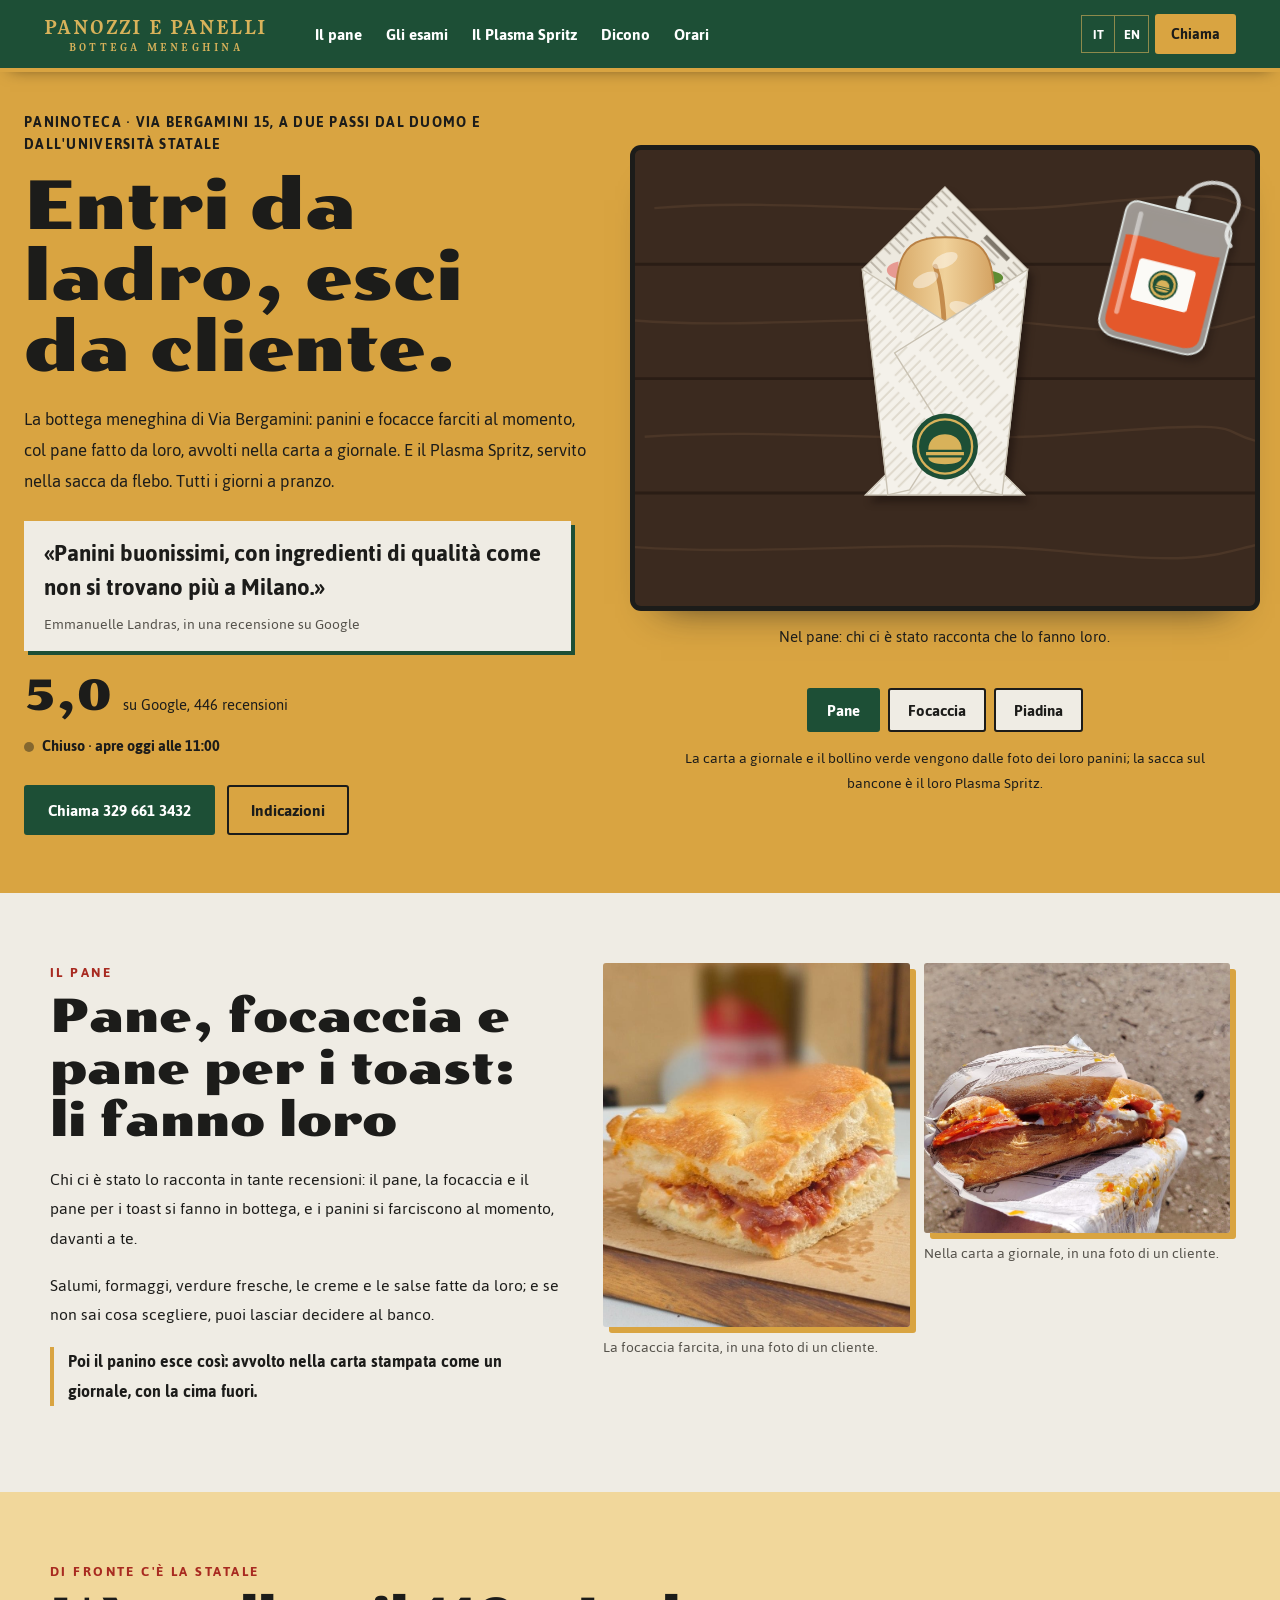
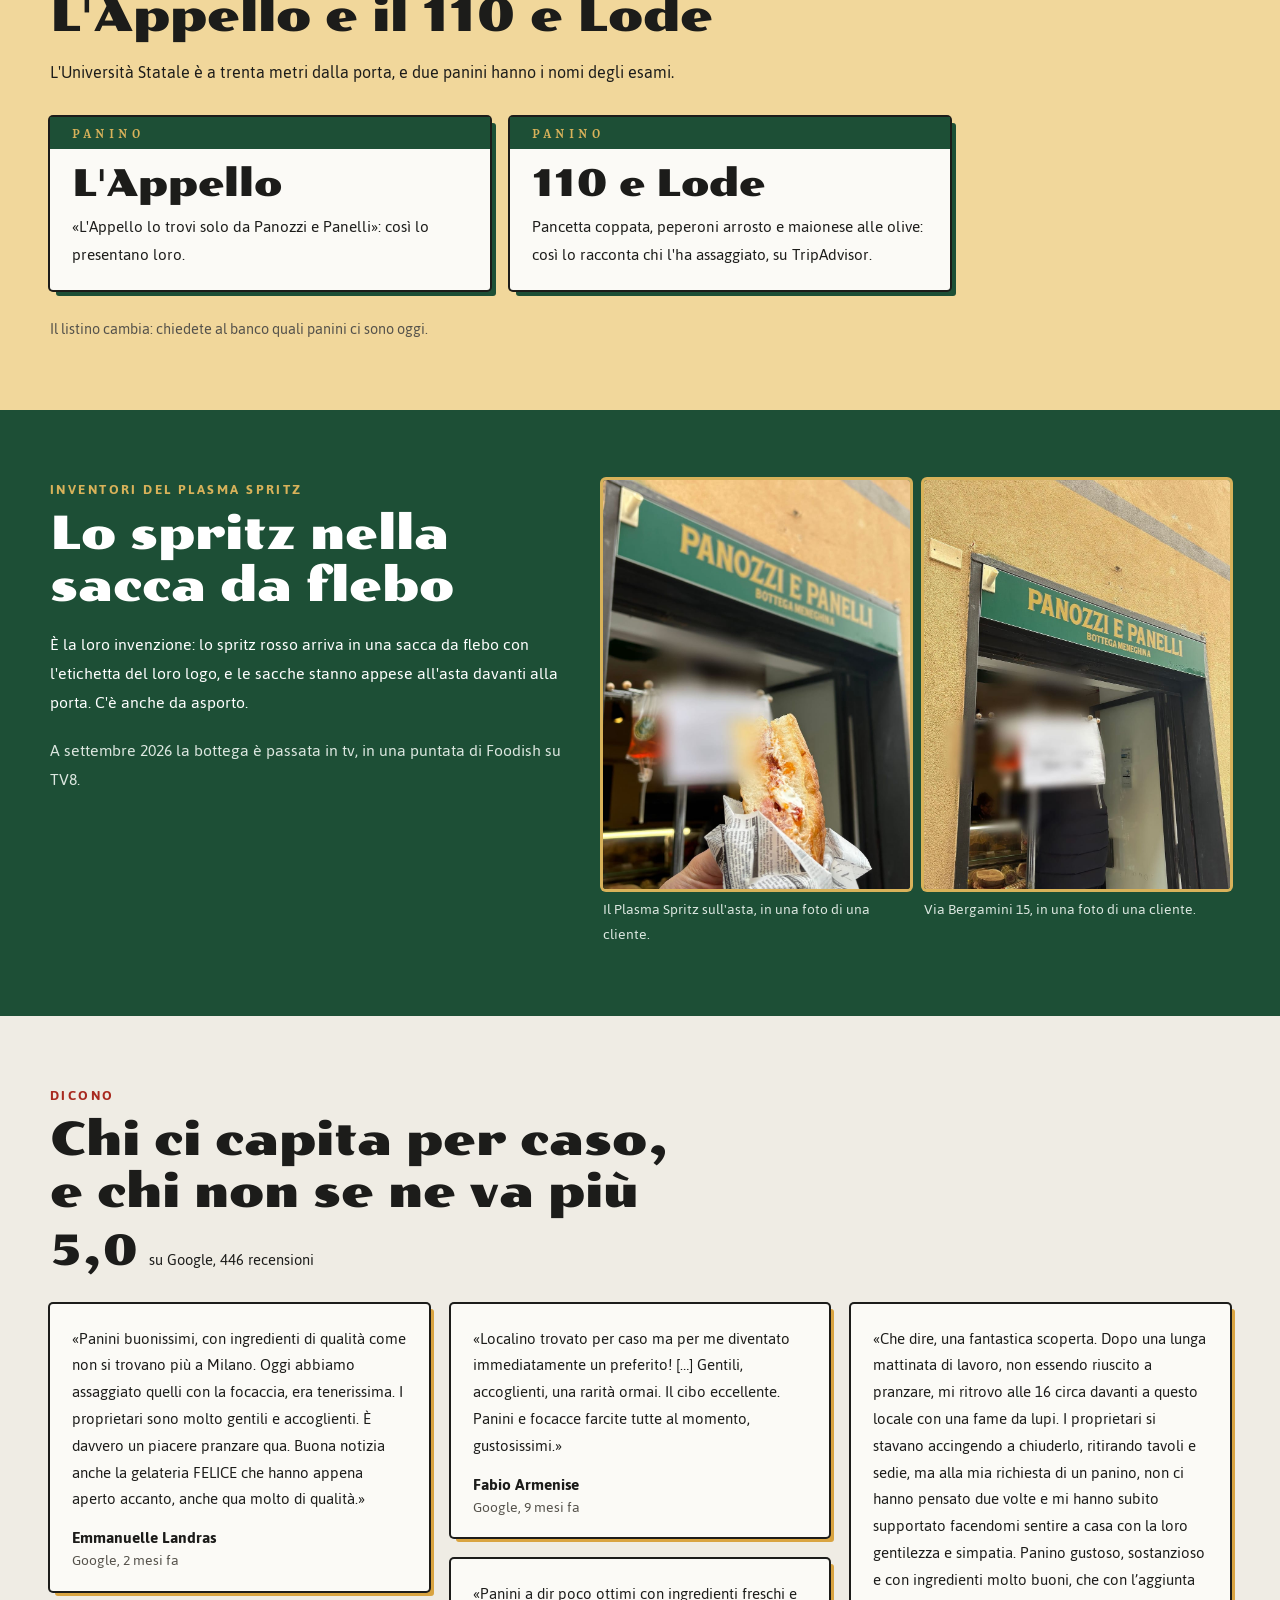
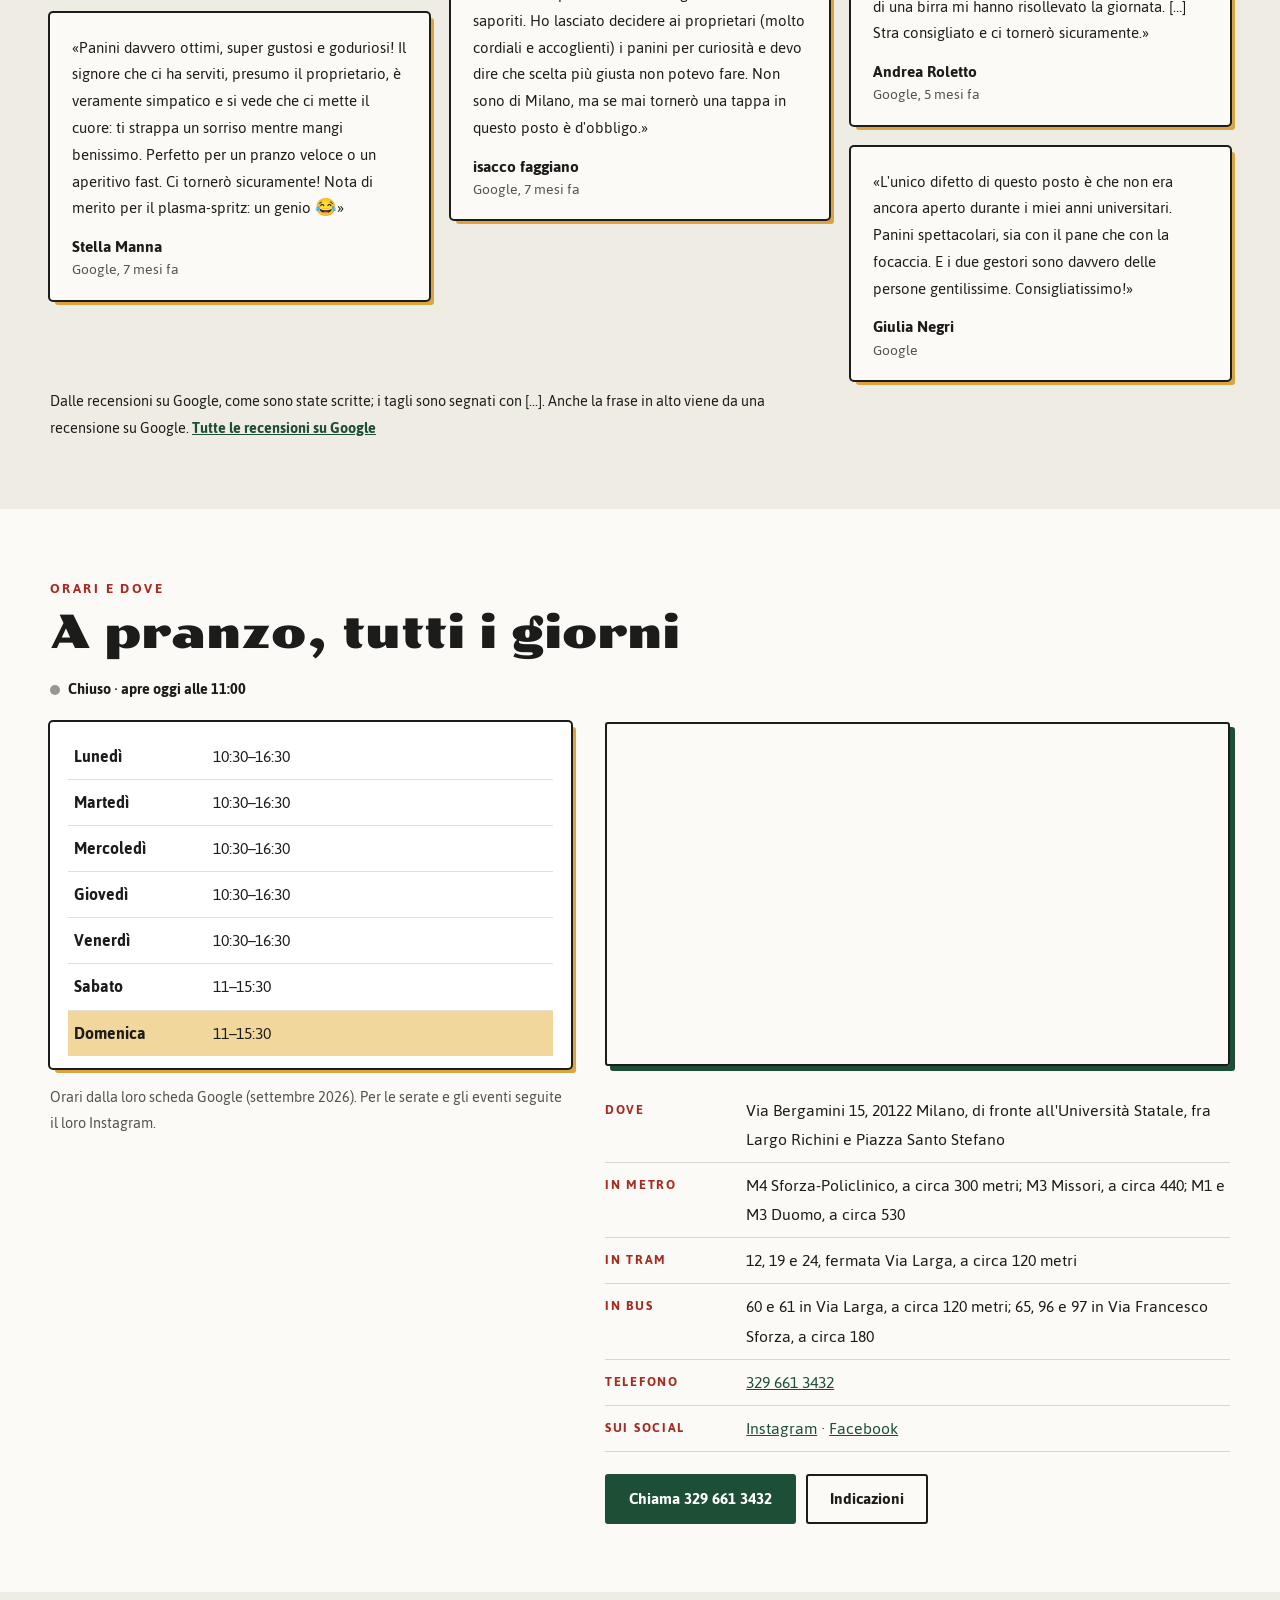
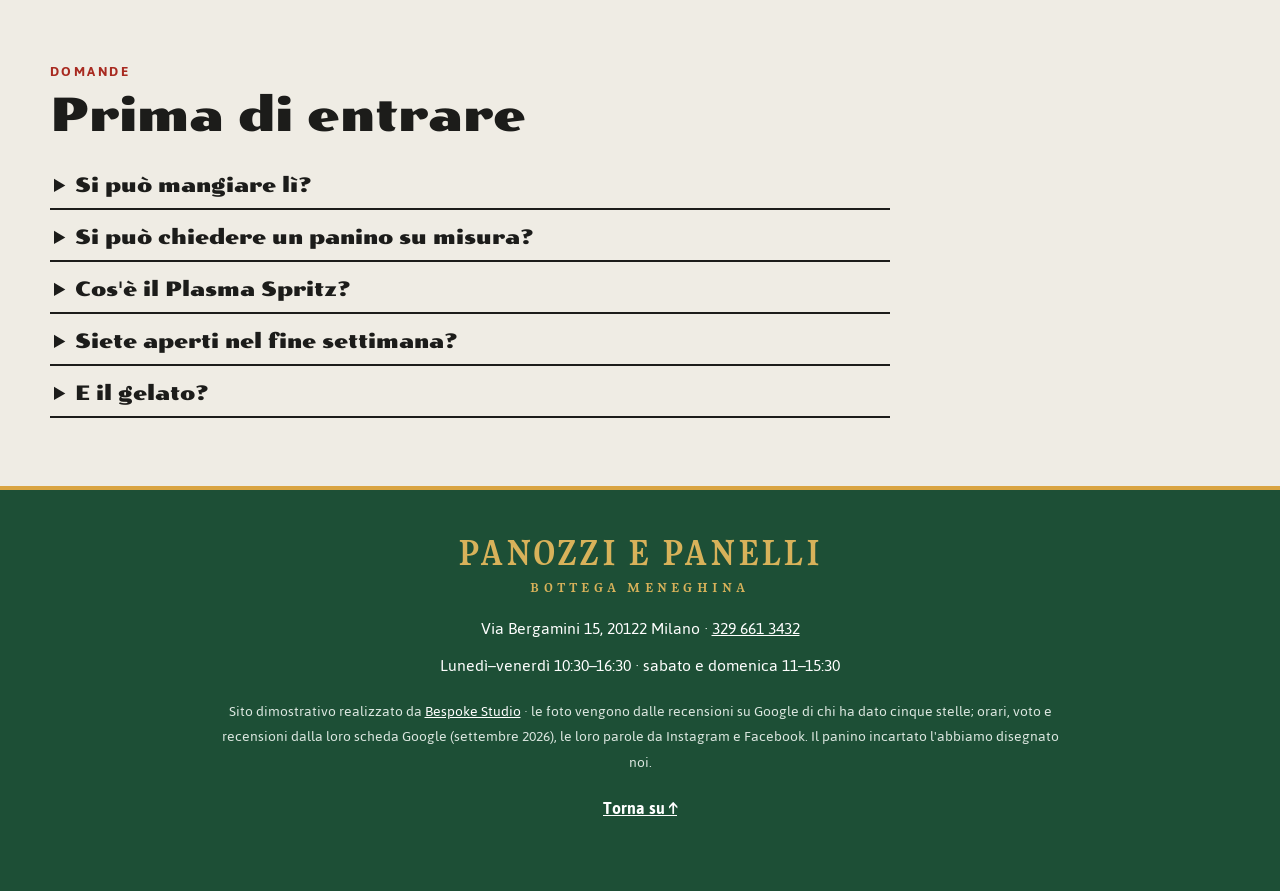
==== index.html @ 2da38bec "Panozzi e Panelli, Via Bergamini 15 — incartato al momento La bottega meneghina di fronte alla Stata" ====
<!DOCTYPE html>
<html lang="it" class="no-js">
<head>
<meta charset="utf-8">
<meta name="viewport" content="width=device-width, initial-scale=1">
<script>(function(){var r=document.documentElement;r.classList.remove('no-js');
/* la firma: finché main.js non parte c'è il foglio aperto sul bancone; se il codice non arriva, dopo 2,5 s c'è il panino incartato */
try{if(!matchMedia('(prefers-reduced-motion: reduce)').matches){r.classList.add('firma-attesa');window.__attesaIncarto=setTimeout(function(){r.classList.remove('firma-attesa')},2500)}}catch(e){}})()</script>
<title>Panozzi e Panelli — Bottega Meneghina, paninoteca in Via Bergamini 15, Milano</title>
<meta name="description" content="Panozzi e Panelli, Bottega Meneghina: paninoteca in Via Bergamini 15, Milano, di fronte all'Università Statale e a due passi dal Duomo. Panini e focacce farciti al momento, il Plasma Spritz. Lunedì–venerdì 10:30–16:30, sabato e domenica 11–15:30. Google 5,0 su 446. Tel. 329 661 3432.">
<link rel="canonical" href="https://rotenzark.github.io/panozzi-e-panelli/">
<meta property="og:type" content="website">
<meta property="og:title" content="Panozzi e Panelli — Entri da ladro, esci da cliente.">
<meta property="og:description" content="La bottega meneghina di Via Bergamini, di fronte alla Statale: panini e focacce farciti al momento, incartati nella carta a giornale, e il Plasma Spritz.">
<meta property="og:image" content="https://rotenzark.github.io/panozzi-e-panelli/img/og.jpg">
<meta property="og:url" content="https://rotenzark.github.io/panozzi-e-panelli/">
<meta property="og:locale" content="it_IT">
<meta name="twitter:card" content="summary_large_image">
<meta name="theme-color" content="#1D4F36">
<link rel="icon" href="img/favicon.svg" type="image/svg+xml">
<link rel="icon" href="img/favicon-32.png" sizes="32x32" type="image/png">
<link rel="apple-touch-icon" href="img/apple-touch-icon.png">
<link rel="preconnect" href="https://fonts.googleapis.com">
<link rel="preconnect" href="https://fonts.gstatic.com" crossorigin>
<link href="https://fonts.googleapis.com/css2?family=Poller+One&amp;family=Gupter:wght@500;700&amp;family=Jaldi:wght@400;700&amp;display=swap" rel="stylesheet">
<link rel="stylesheet" href="css/styles.css?v=1">
<script src="https://cdn.jsdelivr.net/npm/gsap@3.12.5/dist/gsap.min.js" defer></script>
<script src="https://cdn.jsdelivr.net/npm/gsap@3.12.5/dist/ScrollTrigger.min.js" defer></script>
<script src="js/main.js?v=1" defer></script>
<script type="application/ld+json">
{"@context":"https://schema.org","@type":"Restaurant","name":"Panozzi e Panelli Bottega Meneghina","servesCuisine":"Panini","description":"Paninoteca in Via Bergamini 15 a Milano, di fronte all'Università Statale: panini e focacce farciti al momento, il Plasma Spritz.","url":"https://rotenzark.github.io/panozzi-e-panelli/","image":"https://rotenzark.github.io/panozzi-e-panelli/img/og.jpg","telephone":"+39 329 661 3432","address":{"@type":"PostalAddress","streetAddress":"Via Bergamini 15","postalCode":"20122","addressLocality":"Milano","addressRegion":"MI","addressCountry":"IT"},"geo":{"@type":"GeoCoordinates","latitude":45.461367,"longitude":9.1944156},"openingHoursSpecification":[{"@type":"OpeningHoursSpecification","dayOfWeek":["Monday","Tuesday","Wednesday","Thursday","Friday"],"opens":"10:30","closes":"16:30"},{"@type":"OpeningHoursSpecification","dayOfWeek":["Saturday","Sunday"],"opens":"11:00","closes":"15:30"}],"aggregateRating":{"@type":"AggregateRating","ratingValue":"5.0","reviewCount":"446","bestRating":"5"},"sameAs":["https://www.instagram.com/panozziepanelli/","https://www.facebook.com/p/Panozzi-e-Panelli-61573706621864/"]}
</script>
<script type="application/ld+json">
{"@context":"https://schema.org","@type":"FAQPage","mainEntity":[
{"@type":"Question","name":"Si può mangiare lì?","acceptedAnswer":{"@type":"Answer","text":"Sì, ma i posti sono pochi: qualche tavolino fuori e uno dentro. Tanti prendono il panino incartato e lo portano via."}},
{"@type":"Question","name":"Si può chiedere un panino su misura?","acceptedAnswer":{"@type":"Answer","text":"Chi ci è stato racconta che i panini si possono cambiare, che c'è un'opzione vegana e che si può anche lasciar decidere a loro."}},
{"@type":"Question","name":"Cos'è il Plasma Spritz?","acceptedAnswer":{"@type":"Answer","text":"Lo spritz servito nella sacca da flebo con l'etichetta del loro logo: l'hanno inventato loro. C'è anche da asporto."}},
{"@type":"Question","name":"Siete aperti nel fine settimana?","acceptedAnswer":{"@type":"Answer","text":"Sì: sabato e domenica dalle 11 alle 15:30; dal lunedì al venerdì dalle 10:30 alle 16:30."}},
{"@type":"Question","name":"E il gelato?","acceptedAnswer":{"@type":"Answer","text":"Accanto, allo stesso civico, da luglio 2026 c'è la loro gelateria Felice: l'hanno annunciata come «Felice Gelateria by Panozzi»."}}
]}
</script>
</head>
<body>

<a class="salta" href="#contenuto" data-i18n="m.salta">Vai al contenuto</a>

<header class="testata" id="testata">
  <div class="testata__dentro">
    <a class="marchio" href="#inizio" aria-label="Panozzi e Panelli: torna all'inizio" data-i18n-aria="m.top">
      <span class="marchio__nome" aria-hidden="true">Panozzi e Panelli</span>
      <span class="marchio__sotto" aria-hidden="true">Bottega Meneghina</span>
    </a>
    <nav id="mainNav" class="voci" aria-label="Le sezioni" data-i18n-aria="m.nav">
      <a href="#pane" data-i18n="n.pane">Il pane</a>
      <a href="#esami" data-i18n="n.esami">Gli esami</a>
      <a href="#plasma" data-i18n="n.plasma">Il Plasma Spritz</a>
      <a href="#dicono" data-i18n="n.dicono">Dicono</a>
      <a href="#orari" data-i18n="n.orari">Orari</a>
    </nav>
    <div class="testata__azioni">
      <div class="lingue" role="group" aria-label="Lingua" data-i18n-aria="m.lingua">
        <button type="button" data-lang="it" aria-pressed="true">IT</button>
        <button type="button" data-lang="en" aria-pressed="false">EN</button>
      </div>
      <a class="chiama" href="tel:+393296613432"><span data-i18n="t.chiama">Chiama</span></a>
      <button id="burger" class="burger" type="button" aria-expanded="false" aria-controls="menuMobile" aria-label="Apri il menu" data-i18n-aria="m.menu"><span></span><span></span><span></span></button>
    </div>
  </div>
</header>

<nav id="menuMobile" class="menu-mobile" hidden aria-label="Le sezioni" data-i18n-aria="m.nav">
  <a href="#pane" data-i18n="n.pane">Il pane</a>
  <a href="#esami" data-i18n="n.esami">Gli esami</a>
  <a href="#plasma" data-i18n="n.plasma">Il Plasma Spritz</a>
  <a href="#dicono" data-i18n="n.dicono">Dicono</a>
  <a href="#orari" data-i18n="n.orari">Orari</a>
  <a href="#domande" data-i18n="n.domande">Domande</a>
  <a class="menu-mobile__tel" href="tel:+393296613432"><span data-i18n="t.chiama">Chiama</span> <span class="intero">329 661 3432</span></a>
</nav>

<main id="contenuto">

  <!-- ══════ L'APERTURA ══════ -->
  <section id="inizio" class="apertura" aria-labelledby="titolo">
    <div class="apertura__testo">
      <p class="apertura__sopra" data-i18n="h.sopra">Paninoteca · Via Bergamini 15, a due passi dal Duomo e dall'Università Statale</p>
      <h1 id="titolo" class="apertura__titolo" data-i18n="h.titolo">Entri da ladro, esci da cliente.</h1>
      <p class="apertura__frase" data-i18n="h.testo">La bottega meneghina di Via Bergamini: panini e focacce farciti al momento, col pane fatto da loro, avvolti nella carta a giornale. E il Plasma Spritz, servito nella sacca da flebo. Tutti i giorni a pranzo.</p>
      <blockquote class="citazione">
        <p>«Panini buonissimi, con ingredienti di qualità come non si trovano più a Milano.»</p>
        <footer data-i18n="h.chi">Emmanuelle Landras, in una recensione su Google</footer>
      </blockquote>
      <p class="voto"><b class="voto__n">5,0</b> <span class="voto__su" data-i18n="h.google">su Google, 446 recensioni</span></p>
      <p class="stato" id="orarioStato">Tutti i giorni a pranzo</p>
      <div class="apertura__azioni">
        <a class="bottone bottone--pieno" href="tel:+393296613432"><span data-i18n="t.chiama">Chiama</span>&nbsp;<span class="intero">329 661 3432</span></a>
        <a class="bottone bottone--vuoto" href="https://www.google.com/maps/dir/?api=1&amp;destination=Panozzi+e+Panelli+Bottega+Meneghina%2C+Via+Bergamini+15%2C+20122+Milano" target="_blank" rel="noopener" data-i18n="t.indicazioni">Indicazioni</a>
      </div>
    </div>
    <div class="apertura__firma">
      <figure class="incartato" id="incartato-firma" data-modo="0" data-firma="fatta">
<!--INCARTO--><svg class="incarto__svg" id="incartoSvg" viewBox="0 0 640 470" role="img" aria-labelledby="incartoTitolo incartoDesc">
        <title id="incartoTitolo" data-i18n="p.titolo">Incartato al momento</title>
        <desc id="incartoDesc" data-i18n="p.desc">Visto dall'alto sul bancone di legno: il foglio di carta stampata come un giornale, arriva il panino, poi il foglio si chiude — la punta di sotto sale, il lembo di sinistra e quello di destra si ripiegano — e resta fuori la cima; per ultimo il bollino verde col panino d'oro. Tre modi: nel pane, nella focaccia, nella piadina.</desc>
        <defs>
          <pattern id="ppbGiornale" width="120" height="96" patternUnits="userSpaceOnUse" patternTransform="rotate(45 320 238)"><rect width="120" height="96" fill="#EDE9DF"/><rect x="4" y="5" width="34" height="5" fill="#7E776B"/><rect x="4" y="12.6" width="26" height="1.8" fill="#B7B0A3"/><rect x="4" y="20.2" width="28" height="1.8" fill="#B7B0A3"/><rect x="4" y="27.8" width="30" height="1.8" fill="#B7B0A3"/><rect x="4" y="35.4" width="32" height="1.8" fill="#B7B0A3"/><rect x="4" y="43" width="25" height="1.8" fill="#B7B0A3"/><rect x="4" y="50.6" width="27" height="1.8" fill="#B7B0A3"/><rect x="4" y="58.2" width="29" height="1.8" fill="#B7B0A3"/><rect x="4" y="65.8" width="31" height="1.8" fill="#B7B0A3"/><rect x="4" y="73.4" width="33" height="1.8" fill="#B7B0A3"/><rect x="4" y="81" width="26" height="1.8" fill="#B7B0A3"/><rect x="4" y="88.6" width="28" height="1.8" fill="#B7B0A3"/><rect x="43" y="5" width="30" height="1.8" fill="#B7B0A3"/><rect x="43" y="12.6" width="32" height="1.8" fill="#B7B0A3"/><rect x="43" y="20.2" width="25" height="1.8" fill="#B7B0A3"/><rect x="43" y="27.8" width="27" height="1.8" fill="#B7B0A3"/><rect x="43" y="35.4" width="29" height="1.8" fill="#B7B0A3"/><rect x="43" y="43" width="31" height="1.8" fill="#B7B0A3"/><rect x="43" y="50.6" width="33" height="1.8" fill="#B7B0A3"/><rect x="43" y="58.2" width="26" height="1.8" fill="#B7B0A3"/><rect x="43" y="65.8" width="28" height="1.8" fill="#B7B0A3"/><rect x="43" y="73.4" width="30" height="1.8" fill="#B7B0A3"/><rect x="43" y="81" width="32" height="1.8" fill="#B7B0A3"/><rect x="43" y="88.6" width="25" height="1.8" fill="#B7B0A3"/><rect x="82" y="5" width="27" height="1.8" fill="#B7B0A3"/><rect x="82" y="12.6" width="29" height="1.8" fill="#B7B0A3"/><rect x="82" y="20.2" width="31" height="1.8" fill="#B7B0A3"/><rect x="82" y="27.8" width="33" height="1.8" fill="#B7B0A3"/><rect x="82" y="35.4" width="26" height="1.8" fill="#B7B0A3"/><rect x="82" y="43" width="28" height="1.8" fill="#B7B0A3"/><rect x="82" y="50.6" width="30" height="1.8" fill="#B7B0A3"/><rect x="82" y="58.2" width="34" height="5" fill="#7E776B"/><rect x="82" y="65.8" width="25" height="1.8" fill="#B7B0A3"/><rect x="82" y="73.4" width="27" height="1.8" fill="#B7B0A3"/><rect x="82" y="81" width="29" height="1.8" fill="#B7B0A3"/><rect x="82" y="88.6" width="31" height="1.8" fill="#B7B0A3"/></pattern>
          <pattern id="ppbRetro" width="120" height="96" patternUnits="userSpaceOnUse" patternTransform="rotate(-45 320 238) scale(-1 1)"><rect width="120" height="96" fill="#F4F1EA"/><rect x="4" y="5" width="33" height="1.8" fill="#DDD7CA"/><rect x="4" y="12.6" width="26" height="1.8" fill="#DDD7CA"/><rect x="4" y="20.2" width="28" height="1.8" fill="#DDD7CA"/><rect x="4" y="27.8" width="30" height="1.8" fill="#DDD7CA"/><rect x="4" y="35.4" width="32" height="1.8" fill="#DDD7CA"/><rect x="4" y="43" width="25" height="1.8" fill="#DDD7CA"/><rect x="4" y="50.6" width="27" height="1.8" fill="#DDD7CA"/><rect x="4" y="58.2" width="29" height="1.8" fill="#DDD7CA"/><rect x="4" y="65.8" width="31" height="1.8" fill="#DDD7CA"/><rect x="4" y="73.4" width="33" height="1.8" fill="#DDD7CA"/><rect x="4" y="81" width="26" height="1.8" fill="#DDD7CA"/><rect x="4" y="88.6" width="28" height="1.8" fill="#DDD7CA"/><rect x="43" y="5" width="30" height="1.8" fill="#DDD7CA"/><rect x="43" y="12.6" width="32" height="1.8" fill="#DDD7CA"/><rect x="43" y="20.2" width="25" height="1.8" fill="#DDD7CA"/><rect x="43" y="27.8" width="27" height="1.8" fill="#DDD7CA"/><rect x="43" y="35.4" width="29" height="1.8" fill="#DDD7CA"/><rect x="43" y="43" width="31" height="1.8" fill="#DDD7CA"/><rect x="43" y="50.6" width="33" height="1.8" fill="#DDD7CA"/><rect x="43" y="58.2" width="26" height="1.8" fill="#DDD7CA"/><rect x="43" y="65.8" width="28" height="1.8" fill="#DDD7CA"/><rect x="43" y="73.4" width="30" height="1.8" fill="#DDD7CA"/><rect x="43" y="81" width="32" height="1.8" fill="#DDD7CA"/><rect x="43" y="88.6" width="25" height="1.8" fill="#DDD7CA"/><rect x="82" y="5" width="27" height="1.8" fill="#DDD7CA"/><rect x="82" y="12.6" width="29" height="1.8" fill="#DDD7CA"/><rect x="82" y="20.2" width="31" height="1.8" fill="#DDD7CA"/><rect x="82" y="27.8" width="33" height="1.8" fill="#DDD7CA"/><rect x="82" y="35.4" width="26" height="1.8" fill="#DDD7CA"/><rect x="82" y="43" width="28" height="1.8" fill="#DDD7CA"/><rect x="82" y="50.6" width="30" height="1.8" fill="#DDD7CA"/><rect x="82" y="58.2" width="32" height="1.8" fill="#DDD7CA"/><rect x="82" y="65.8" width="25" height="1.8" fill="#DDD7CA"/><rect x="82" y="73.4" width="27" height="1.8" fill="#DDD7CA"/><rect x="82" y="81" width="29" height="1.8" fill="#DDD7CA"/><rect x="82" y="88.6" width="31" height="1.8" fill="#DDD7CA"/></pattern>
          <linearGradient id="ppbCrosta" x1="0" x2="1" y1="0" y2="0"><stop offset="0" stop-color="#D7A866"/><stop offset=".5" stop-color="#F0D19A"/><stop offset="1" stop-color="#D3A160"/></linearGradient>
          <linearGradient id="ppbFocaccia" x1="0" x2="1" y1="0" y2="1"><stop offset="0" stop-color="#F2C46A"/><stop offset="1" stop-color="#DDA048"/></linearGradient>
        </defs>
        <rect class="bancone" x="0" y="0" width="640" height="470"/>
        <path class="bancone__assi" d="M0 118 H640 M0 236 H640 M0 354 H640"/>
        <path class="bancone__venature" d="M20 60 C160 48 300 72 460 56 S600 50 640 62 M0 176 C120 186 280 166 420 180 S580 190 640 172 M10 296 C160 286 300 306 470 292 S600 290 640 300 M0 410 C140 420 300 400 440 414 S590 420 640 408"/>
        <g class="flebo" aria-hidden="true" transform="translate(548 128) rotate(14)">
          <path class="flebo__tubo" d="M0 -78 C4 -104 40 -112 52 -96 C66 -78 38 -60 58 -44"/>
          <rect class="flebo__attacco" x="-7" y="-82" width="14" height="14" rx="3"/>
          <path class="flebo__sacca" d="M-44 -66 H44 C52 -66 56 -60 56 -52 V58 C56 70 46 76 34 76 H-34 C-46 76 -56 70 -56 58 V-52 C-56 -60 -52 -66 -44 -66 Z"/>
          <path class="flebo__spritz" d="M-50 -30 C-20 -36 20 -24 50 -30 V56 C50 66 42 70 32 70 H-32 C-42 70 -50 66 -50 56 Z"/>
          <path class="flebo__luce" d="M-40 -54 V50"/>
          <rect class="flebo__etichetta" x="-30" y="-10" width="60" height="44" rx="4"/>
          <circle class="bollino__fondo" cx="0" cy="12" r="15"/><circle class="bollino__anello" cx="0" cy="12" r="12" stroke-width="1.4"/>
          <path class="bollino__panino" transform="translate(0 12) scale(.45)" d="M-15 3 C-15 -7 -7 -11 0 -11 C7 -11 15 -7 15 3 Z M-17 5 H17 V8 H-17 Z M-15 10 H15 C15 14 9 16 0 16 C-9 16 -15 14 -15 10 Z"/>
        </g>
        <g class="servito" transform="translate(0 0)">
          <path class="foglio" d="M320 38 L405.35 123.35 L378.99 356 L261.01 356 L234.65 123.35 Z"/>
          <g transform="translate(320 214)"><g class="panino gusto" data-m="0" opacity="1" transform="scale(1)"><path d="M-48 -99 C-64 -95.94 -64 -84.06 -48 -81 Z" fill="#E79A92"/><path d="M48 -89 C64 -86.62 64 -77.38 48 -75 Z" fill="#5E8C33"/><path d="M48 -69 C64 -65.94 64 -54.06 48 -51 Z" fill="#5E8C33"/><path d="M-48 -59 C-64 -56.62 -64 -47.38 -48 -45 Z" fill="#F4EDDC"/><path d="M-48 -39 C-64 -35.94 -64 -24.06 -48 -21 Z" fill="#F4EDDC"/><path d="M48 -29 C64 -26.62 64 -17.38 48 -15 Z" fill="#E79A92"/><path d="M48 -9 C64 -5.94 64 5.94 48 9 Z" fill="#E79A92"/><path d="M-48 1 C-64 3.38 -64 12.62 -48 15 Z" fill="#5E8C33"/><path d="M-48 21 C-64 24.06 -64 35.94 -48 39 Z" fill="#5E8C33"/><path d="M48 31 C64 33.38 64 42.62 48 45 Z" fill="#F4EDDC"/><path d="M48 51 C64 54.06 64 65.94 48 69 Z" fill="#F4EDDC"/><path d="M-48 61 C-64 63.38 -64 72.62 -48 75 Z" fill="#E79A92"/><path d="M-48 81 C-64 84.06 -64 95.94 -48 99 Z" fill="#E79A92"/><path d="M48 91 C64 93.38 64 102.62 48 105 Z" fill="#5E8C33"/><path d="M0 -124 C54.08 -124 52 -94.24 52 0 C52 94.24 54.08 124 0 124 C-54.08 124 -52 94.24 -52 0 C-52 -94.24 -54.08 -124 0 -124 Z" fill="url(#ppbCrosta)" stroke="#B98144" stroke-width="2"/><path d="M-10 -94 C8 -40 -8 40 10 94" stroke="#C48C4C" stroke-width="5" fill="none" stroke-linecap="round"/><ellipse cx="-20" cy="-80" rx="14" ry="7" fill="#FFFFFF" opacity=".45" transform="rotate(-25 -20 -80)"/><ellipse cx="18" cy="-50" rx="14" ry="7" fill="#FFFFFF" opacity=".45" transform="rotate(20 18 -50)"/><ellipse cx="-14" cy="-8" rx="14" ry="7" fill="#FFFFFF" opacity=".45" transform="rotate(-25 -14 -8)"/><ellipse cx="22" cy="30" rx="14" ry="7" fill="#FFFFFF" opacity=".45" transform="rotate(20 22 30)"/><ellipse cx="-18" cy="72" rx="14" ry="7" fill="#FFFFFF" opacity=".45" transform="rotate(-25 -18 72)"/><ellipse cx="12" cy="96" rx="14" ry="7" fill="#FFFFFF" opacity=".45" transform="rotate(20 12 96)"/><ellipse cx="0" cy="-100" rx="14" ry="7" fill="#FFFFFF" opacity=".45" transform="rotate(-25 0 -100)"/></g></g>
          <g transform="translate(320 214)"><g class="panino gusto" data-m="1" opacity="1" transform="scale(1)"><path d="M-52 -93 C-68 -89.94 -68 -78.06 -52 -75 Z" fill="#C8563E"/><path d="M52 -83 C68 -80.62 68 -71.38 52 -69 Z" fill="#EFE3C8"/><path d="M52 -65 C68 -61.94 68 -50.06 52 -47 Z" fill="#EFE3C8"/><path d="M-52 -55 C-68 -52.62 -68 -43.38 -52 -41 Z" fill="#C8563E"/><path d="M-52 -37 C-68 -33.94 -68 -22.06 -52 -19 Z" fill="#C8563E"/><path d="M52 -27 C68 -24.62 68 -15.38 52 -13 Z" fill="#C8563E"/><path d="M52 -9 C68 -5.94 68 5.94 52 9 Z" fill="#C8563E"/><path d="M-52 1 C-68 3.38 -68 12.62 -52 15 Z" fill="#EFE3C8"/><path d="M-52 19 C-68 22.06 -68 33.94 -52 37 Z" fill="#EFE3C8"/><path d="M52 29 C68 31.38 68 40.62 52 43 Z" fill="#C8563E"/><path d="M52 47 C68 50.06 68 61.94 52 65 Z" fill="#C8563E"/><path d="M-52 57 C-68 59.38 -68 68.62 -52 71 Z" fill="#C8563E"/><path d="M-52 75 C-68 78.06 -68 89.94 -52 93 Z" fill="#C8563E"/><path d="M52 85 C68 87.38 68 96.62 52 99 Z" fill="#EFE3C8"/><rect x="-56" y="-118" width="112" height="236" rx="18" fill="url(#ppbFocaccia)" stroke="#B5782E" stroke-width="2"/><ellipse cx="-34" cy="-96" rx="6" ry="5" fill="#C98A34" opacity=".75"/><ellipse cx="-35.5" cy="-97.5" rx="2.4" ry="2" fill="#FFF3C8" opacity=".6"/><ellipse cx="0" cy="-96" rx="6" ry="5" fill="#C98A34" opacity=".75"/><ellipse cx="-1.5" cy="-97.5" rx="2.4" ry="2" fill="#FFF3C8" opacity=".6"/><ellipse cx="34" cy="-96" rx="6" ry="5" fill="#C98A34" opacity=".75"/><ellipse cx="32.5" cy="-97.5" rx="2.4" ry="2" fill="#FFF3C8" opacity=".6"/><ellipse cx="-24" cy="-64" rx="6" ry="5" fill="#C98A34" opacity=".75"/><ellipse cx="-25.5" cy="-65.5" rx="2.4" ry="2" fill="#FFF3C8" opacity=".6"/><ellipse cx="10" cy="-64" rx="6" ry="5" fill="#C98A34" opacity=".75"/><ellipse cx="8.5" cy="-65.5" rx="2.4" ry="2" fill="#FFF3C8" opacity=".6"/><ellipse cx="-34" cy="-32" rx="6" ry="5" fill="#C98A34" opacity=".75"/><ellipse cx="-35.5" cy="-33.5" rx="2.4" ry="2" fill="#FFF3C8" opacity=".6"/><ellipse cx="0" cy="-32" rx="6" ry="5" fill="#C98A34" opacity=".75"/><ellipse cx="-1.5" cy="-33.5" rx="2.4" ry="2" fill="#FFF3C8" opacity=".6"/><ellipse cx="34" cy="-32" rx="6" ry="5" fill="#C98A34" opacity=".75"/><ellipse cx="32.5" cy="-33.5" rx="2.4" ry="2" fill="#FFF3C8" opacity=".6"/><ellipse cx="-24" cy="0" rx="6" ry="5" fill="#C98A34" opacity=".75"/><ellipse cx="-25.5" cy="-1.5" rx="2.4" ry="2" fill="#FFF3C8" opacity=".6"/><ellipse cx="10" cy="0" rx="6" ry="5" fill="#C98A34" opacity=".75"/><ellipse cx="8.5" cy="-1.5" rx="2.4" ry="2" fill="#FFF3C8" opacity=".6"/><ellipse cx="-34" cy="32" rx="6" ry="5" fill="#C98A34" opacity=".75"/><ellipse cx="-35.5" cy="30.5" rx="2.4" ry="2" fill="#FFF3C8" opacity=".6"/><ellipse cx="0" cy="32" rx="6" ry="5" fill="#C98A34" opacity=".75"/><ellipse cx="-1.5" cy="30.5" rx="2.4" ry="2" fill="#FFF3C8" opacity=".6"/><ellipse cx="34" cy="32" rx="6" ry="5" fill="#C98A34" opacity=".75"/><ellipse cx="32.5" cy="30.5" rx="2.4" ry="2" fill="#FFF3C8" opacity=".6"/><ellipse cx="-24" cy="64" rx="6" ry="5" fill="#C98A34" opacity=".75"/><ellipse cx="-25.5" cy="62.5" rx="2.4" ry="2" fill="#FFF3C8" opacity=".6"/><ellipse cx="10" cy="64" rx="6" ry="5" fill="#C98A34" opacity=".75"/><ellipse cx="8.5" cy="62.5" rx="2.4" ry="2" fill="#FFF3C8" opacity=".6"/><ellipse cx="-34" cy="96" rx="6" ry="5" fill="#C98A34" opacity=".75"/><ellipse cx="-35.5" cy="94.5" rx="2.4" ry="2" fill="#FFF3C8" opacity=".6"/><ellipse cx="0" cy="96" rx="6" ry="5" fill="#C98A34" opacity=".75"/><ellipse cx="-1.5" cy="94.5" rx="2.4" ry="2" fill="#FFF3C8" opacity=".6"/><ellipse cx="34" cy="96" rx="6" ry="5" fill="#C98A34" opacity=".75"/><ellipse cx="32.5" cy="94.5" rx="2.4" ry="2" fill="#FFF3C8" opacity=".6"/></g></g>
          <g transform="translate(320 214)"><g class="panino gusto" data-m="2" opacity="1" transform="scale(1)"><path d="M-51 -95 C-67 -91.94 -67 -80.06 -51 -77 Z" fill="#5E8C33"/><path d="M51 -85 C67 -82.62 67 -73.38 51 -71 Z" fill="#EDB4A8"/><path d="M51 -66.33 C67 -63.27 67 -51.39 51 -48.33 Z" fill="#EDB4A8"/><path d="M-51 -56.33 C-67 -53.95 -67 -44.71 -51 -42.33 Z" fill="#F2E6C4"/><path d="M-51 -37.67 C-67 -34.61 -67 -22.73 -51 -19.67 Z" fill="#F2E6C4"/><path d="M51 -27.67 C67 -25.29 67 -16.05 51 -13.67 Z" fill="#5E8C33"/><path d="M51 -9 C67 -5.94 67 5.94 51 9 Z" fill="#5E8C33"/><path d="M-51 1 C-67 3.38 -67 12.62 -51 15 Z" fill="#EDB4A8"/><path d="M-51 19.67 C-67 22.73 -67 34.61 -51 37.67 Z" fill="#EDB4A8"/><path d="M51 29.67 C67 32.05 67 41.29 51 43.67 Z" fill="#F2E6C4"/><path d="M51 48.33 C67 51.39 67 63.27 51 66.33 Z" fill="#F2E6C4"/><path d="M-51 58.33 C-67 60.71 -67 69.95 -51 72.33 Z" fill="#5E8C33"/><path d="M-51 77 C-67 80.06 -67 91.94 -51 95 Z" fill="#5E8C33"/><path d="M51 87 C67 89.38 67 98.62 51 101 Z" fill="#EDB4A8"/><path d="M-55 -120 C99 -120 99 120 -55 120 Z" fill="#F2DFB4" stroke="#C9A06A" stroke-width="2"/><path d="M-51 -112 L-51 112" stroke="#E4C991" stroke-width="3"/><ellipse cx="-24" cy="-86" rx="7" ry="4" fill="#C28A45" opacity=".55"/><ellipse cx="10" cy="-60" rx="9" ry="4" fill="#C28A45" opacity=".55"/><ellipse cx="-8" cy="-20" rx="7" ry="4" fill="#C28A45" opacity=".55"/><ellipse cx="26" cy="6" rx="9" ry="4" fill="#C28A45" opacity=".55"/><ellipse cx="-20" cy="40" rx="7" ry="4" fill="#C28A45" opacity=".55"/><ellipse cx="14" cy="74" rx="9" ry="4" fill="#C28A45" opacity=".55"/><ellipse cx="-2" cy="100" rx="9" ry="4" fill="#C28A45" opacity=".55"/><ellipse cx="30" cy="-94" rx="9" ry="4" fill="#C28A45" opacity=".55"/></g></g>
          <path class="piega piega__fronte" data-k="0" d="M402 356 L320 274 L238 356 Z" opacity="0"/><path class="piega piega__retro" data-k="0" d="M402 356 L320 274 L238 356 Z" opacity="1"/>
          <path class="piega piega__fronte" data-k="1" d="M261.01 356 L283.44 350.85 L372.04 209.44 L234.65 123.35 Z" opacity="0"/><path class="piega piega__retro" data-k="1" d="M261.01 356 L283.44 350.85 L372.04 209.44 L234.65 123.35 Z" opacity="1"/>
          <path class="piega piega__fronte" data-k="2" d="M405.35 123.35 L267.96 209.44 L356.56 350.85 L378.99 356 Z" opacity="0"/><path class="piega piega__retro" data-k="2" d="M405.35 123.35 L267.96 209.44 L356.56 350.85 L378.99 356 Z" opacity="1"/>
          <g transform="translate(320 306)"><g class="bollino" transform="scale(1)">
            <circle r="34" class="bollino__fondo"/><circle r="28" class="bollino__anello"/>
            <path class="bollino__panino" transform="scale(1.15)" d="M-15 3 C-15 -7 -7 -11 0 -11 C7 -11 15 -7 15 3 Z M-17 5 H17 V8 H-17 Z M-15 10 H15 C15 14 9 16 0 16 C-9 16 -15 14 -15 10 Z"/>
          </g></g>
        </g>
      </svg><!--/INCARTO-->
        <figcaption class="incartato__didascalia">
          <span class="incartato__d" data-m="0" data-i18n="p.d0">Nel pane: chi ci è stato racconta che lo fanno loro.</span>
          <span class="incartato__d" data-m="1" data-i18n="p.d1">Nella focaccia, fatta anche questa in bottega.</span>
          <span class="incartato__d" data-m="2" data-i18n="p.d2">Nella piadina, per chi la preferisce.</span>
        </figcaption>
        <div class="incartato__modi" role="group" aria-label="In cosa" data-i18n-aria="p.modi">
          <button type="button" data-modo="0" aria-pressed="true" data-i18n="p.b0">Pane</button>
          <button type="button" data-modo="1" aria-pressed="false" data-i18n="p.b1">Focaccia</button>
          <button type="button" data-modo="2" aria-pressed="false" data-i18n="p.b2">Piadina</button>
        </div>
        <p class="visually-hidden" id="incartoLeggi" aria-live="polite"></p>
      </figure>
      <p class="apertura__nota" data-i18n="p.nota">La carta a giornale e il bollino verde vengono dalle foto dei loro panini; la sacca sul bancone è il loro Plasma Spritz.</p>
    </div>
  </section>

  <!-- ══════ IL PANE ══════ -->
  <section id="pane" class="capitolo capitolo--carta" aria-labelledby="paneT">
    <div class="pane">
      <div class="pane__testo">
        <p class="etichetta" data-i18n="b.etichetta">Il pane</p>
        <h2 id="paneT" class="capitolo__titolo" data-i18n="b.titolo">Pane, focaccia e pane per i toast: li fanno loro</h2>
        <p data-i18n="b.testo1">Chi ci è stato lo racconta in tante recensioni: il pane, la focaccia e il pane per i toast si fanno in bottega, e i panini si farciscono al momento, davanti a te.</p>
        <p data-i18n="b.testo2">Salumi, formaggi, verdure fresche, le creme e le salse fatte da loro; e se non sai cosa scegliere, puoi lasciar decidere al banco.</p>
        <p class="pane__carta" data-i18n="b.carta">Poi il panino esce così: avvolto nella carta stampata come un giornale, con la cima fuori.</p>
      </div>
      <div class="pane__foto">
        <figure class="reveal"><button type="button" class="foto" data-full="img/focaccia.jpg" aria-label="Ingrandisci la foto" data-i18n-aria="m.ingrandisci"><img src="img/focaccia.jpg" width="766" height="909" alt="La focaccia alta e dorata farcita col salume, sulla carta e sul tagliere." data-i18n-alt="a.focaccia"></button><figcaption data-i18n="k.focaccia">La focaccia farcita, in una foto di un cliente.</figcaption></figure>
        <figure class="reveal"><button type="button" class="foto" data-full="img/incartato.jpg" aria-label="Ingrandisci la foto" data-i18n-aria="m.ingrandisci"><img src="img/incartato.jpg" width="1100" height="967" alt="Un panino farcito nella loro carta a giornale, tenuto in mano al parco." data-i18n-alt="a.incartato"></button><figcaption data-i18n="k.incartato">Nella carta a giornale, in una foto di un cliente.</figcaption></figure>
      </div>
    </div>
  </section>

  <!-- ══════ GLI ESAMI ══════ -->
  <section id="esami" class="capitolo capitolo--ocra" aria-labelledby="esamiT">
    <p class="etichetta" data-i18n="e.etichetta">Di fronte c'è la Statale</p>
    <h2 id="esamiT" class="capitolo__titolo" data-i18n="e.titolo">L'Appello e il 110 e Lode</h2>
    <p class="capitolo__sotto" data-i18n="e.sotto">L'Università Statale è a trenta metri dalla porta, e due panini hanno i nomi degli esami.</p>
    <div class="libretto">
      <article class="esame reveal">
        <p class="esame__voce" data-i18n="e.voce">Panino</p>
        <h3 class="esame__nome">L'Appello</h3>
        <p class="esame__testo" data-i18n="e.appello">«L'Appello lo trovi solo da Panozzi e Panelli»: così lo presentano loro.</p>
      </article>
      <article class="esame reveal">
        <p class="esame__voce" data-i18n="e.voce">Panino</p>
        <h3 class="esame__nome">110 e Lode</h3>
        <p class="esame__testo" data-i18n="e.lode">Pancetta coppata, peperoni arrosto e maionese alle olive: così lo racconta chi l'ha assaggiato, su TripAdvisor.</p>
      </article>
    </div>
    <p class="capitolo__nota" data-i18n="e.nota">Il listino cambia: chiedete al banco quali panini ci sono oggi.</p>
  </section>

  <!-- ══════ IL PLASMA SPRITZ ══════ -->
  <section id="plasma" class="capitolo capitolo--verde" aria-labelledby="plasmaT">
    <div class="plasma">
      <div class="plasma__testo">
        <p class="etichetta" data-i18n="s.etichetta">Inventori del Plasma Spritz</p>
        <h2 id="plasmaT" class="capitolo__titolo" data-i18n="s.titolo">Lo spritz nella sacca da flebo</h2>
        <p data-i18n="s.testo">È la loro invenzione: lo spritz rosso arriva in una sacca da flebo con l'etichetta del loro logo, e le sacche stanno appese all'asta davanti alla porta. C'è anche da asporto.</p>
        <p class="plasma__tv" data-i18n="s.tv">A settembre 2026 la bottega è passata in tv, in una puntata di Foodish su TV8.</p>
      </div>
      <div class="plasma__foto">
        <figure class="reveal"><button type="button" class="foto" data-full="img/plasma.jpg" aria-label="Ingrandisci la foto" data-i18n-aria="m.ingrandisci"><img src="img/plasma.jpg" width="1000" height="1333" alt="Davanti alla porta: la sacca da flebo con lo spritz rosso e l'etichetta col loro logo verde, e un panino nella carta a giornale." data-i18n-alt="a.plasma"></button><figcaption data-i18n="k.plasma">Il Plasma Spritz sull'asta, in una foto di una cliente.</figcaption></figure>
        <figure class="reveal"><button type="button" class="foto" data-full="img/vetrina.jpg" aria-label="Ingrandisci la foto" data-i18n-aria="m.ingrandisci"><img src="img/vetrina.jpg" width="1000" height="1333" alt="La porta su Via Bergamini sotto l'insegna verde «Panozzi e Panelli, Bottega Meneghina» con le lettere d'oro, sulla parete gialla." data-i18n-alt="a.vetrina"></button><figcaption data-i18n="k.vetrina">Via Bergamini 15, in una foto di una cliente.</figcaption></figure>
      </div>
    </div>
  </section>

  <!-- ══════ DICONO ══════ -->
  <section id="dicono" class="capitolo capitolo--carta" aria-labelledby="diconoT">
    <p class="etichetta" data-i18n="d.etichetta">Dicono</p>
    <h2 id="diconoT" class="capitolo__titolo" data-i18n="d.titolo">Chi ci capita per caso, e chi non se ne va più</h2>
    <p class="voto voto--sezione"><b class="voto__n">5,0</b> <span class="voto__su" data-i18n="d.google">su Google, 446 recensioni</span></p>
    <ul class="recensioni">
      <li class="recensione reveal"><p class="recensione__testo">«Panini buonissimi, con ingredienti di qualità come non si trovano più a Milano. Oggi abbiamo assaggiato quelli con la focaccia, era tenerissima. I proprietari sono molto gentili e accoglienti. È davvero un piacere pranzare qua. Buona notizia anche la gelateria FELICE che hanno appena aperto accanto, anche qua molto di qualità.»</p><p class="recensione__chi"><b>Emmanuelle Landras</b> <span data-i18n="d.g2m">Google, 2 mesi fa</span></p></li>
      <li class="recensione reveal"><p class="recensione__testo">«Panini davvero ottimi, super gustosi e goduriosi! Il signore che ci ha serviti, presumo il proprietario, è veramente simpatico e si vede che ci mette il cuore: ti strappa un sorriso mentre mangi benissimo. Perfetto per un pranzo veloce o un aperitivo fast. Ci tornerò sicuramente! Nota di merito per il plasma-spritz: un genio 😂»</p><p class="recensione__chi"><b>Stella Manna</b> <span data-i18n="d.g7m">Google, 7 mesi fa</span></p></li>
      <li class="recensione reveal"><p class="recensione__testo">«Localino trovato per caso ma per me diventato immediatamente un preferito! <span class="taglio">[…]</span> Gentili, accoglienti, una rarità ormai. Il cibo eccellente. Panini e focacce farcite tutte al momento, gustosissimi.»</p><p class="recensione__chi"><b>Fabio Armenise</b> <span data-i18n="d.g9m">Google, 9 mesi fa</span></p></li>
      <li class="recensione reveal"><p class="recensione__testo">«Panini a dir poco ottimi con ingredienti freschi e saporiti. Ho lasciato decidere ai proprietari (molto cordiali e accoglienti) i panini per curiosità e devo dire che scelta più giusta non potevo fare. Non sono di Milano, ma se mai tornerò una tappa in questo posto è d'obbligo.»</p><p class="recensione__chi"><b>isacco faggiano</b> <span data-i18n="d.g7m">Google, 7 mesi fa</span></p></li>
      <li class="recensione reveal"><p class="recensione__testo">«Che dire, una fantastica scoperta. Dopo una lunga mattinata di lavoro, non essendo riuscito a pranzare, mi ritrovo alle 16 circa davanti a questo locale con una fame da lupi. I proprietari si stavano accingendo a chiuderlo, ritirando tavoli e sedie, ma alla mia richiesta di un panino, non ci hanno pensato due volte e mi hanno subito supportato facendomi sentire a casa con la loro gentilezza e simpatia. Panino gustoso, sostanzioso e con ingredienti molto buoni, che con l’aggiunta di una birra mi hanno risollevato la giornata. <span class="taglio">[…]</span> Stra consigliato e ci tornerò sicuramente.»</p><p class="recensione__chi"><b>Andrea Roletto</b> <span data-i18n="d.g5m">Google, 5 mesi fa</span></p></li>
      <li class="recensione reveal"><p class="recensione__testo">«L'unico difetto di questo posto è che non era ancora aperto durante i miei anni universitari. Panini spettacolari, sia con il pane che con la focaccia. E i due gestori sono davvero delle persone gentilissime. Consigliatissimo!»</p><p class="recensione__chi"><b>Giulia Negri</b> <span>Google</span></p></li>
    </ul>
    <p class="dicono__nota"><span data-i18n="d.nota">Dalle recensioni su Google, come sono state scritte; i tagli sono segnati con […]. Anche la frase in alto viene da una recensione su Google.</span> <a href="https://www.google.com/maps/search/?api=1&amp;query=Panozzi+e+Panelli+Bottega+Meneghina%2C+Via+Bergamini+15%2C+20122+Milano" target="_blank" rel="noopener" data-i18n="d.tutte">Tutte le recensioni su Google</a></p>
  </section>

  <!-- ══════ ORARI E DOVE ══════ -->
  <section id="orari" class="capitolo" aria-labelledby="orariT">
    <p class="etichetta" data-i18n="o.etichetta">Orari e dove</p>
    <h2 id="orariT" class="capitolo__titolo" data-i18n="o.titolo">A pranzo, tutti i giorni</h2>
    <p class="stato stato--settimana" id="orarioStato2" aria-hidden="true"></p>
    <div class="orari-dove">
      <div>
        <div class="orari" role="table" aria-label="Orari di apertura" data-i18n-aria="o.cap">
          <div class="orari__riga" role="row" data-day="1"><span role="rowheader" data-i18n="g.lun">Lunedì</span><span role="cell">10:30–16:30</span></div>
          <div class="orari__riga" role="row" data-day="2"><span role="rowheader" data-i18n="g.mar">Martedì</span><span role="cell">10:30–16:30</span></div>
          <div class="orari__riga" role="row" data-day="3"><span role="rowheader" data-i18n="g.mer">Mercoledì</span><span role="cell">10:30–16:30</span></div>
          <div class="orari__riga" role="row" data-day="4"><span role="rowheader" data-i18n="g.gio">Giovedì</span><span role="cell">10:30–16:30</span></div>
          <div class="orari__riga" role="row" data-day="5"><span role="rowheader" data-i18n="g.ven">Venerdì</span><span role="cell">10:30–16:30</span></div>
          <div class="orari__riga" role="row" data-day="6"><span role="rowheader" data-i18n="g.sab">Sabato</span><span role="cell">11–15:30</span></div>
          <div class="orari__riga" role="row" data-day="0"><span role="rowheader" data-i18n="g.dom">Domenica</span><span role="cell">11–15:30</span></div>
        </div>
        <p class="orari__nota" data-i18n="o.nota">Orari dalla loro scheda Google (settembre 2026). Per le serate e gli eventi seguite il loro Instagram.</p>
      </div>
      <div class="dove">
        <div class="cartina reveal">
          <iframe title="Mappa: Panozzi e Panelli, Via Bergamini 15, Milano" data-i18n-title="o.mappa" src="https://maps.google.com/maps?q=Panozzi%20e%20Panelli%20Bottega%20Meneghina%2C%20Via%20Bergamini%2015%2C%2020122%20Milano&amp;z=16&amp;output=embed" width="600" height="400" loading="lazy" referrerpolicy="no-referrer-when-downgrade"></iframe>
        </div>
        <dl class="indirizzo">
          <div><dt data-i18n="o.dove">Dove</dt><dd data-i18n="o.dovev">Via Bergamini 15, 20122 Milano, di fronte all'Università Statale, fra Largo Richini e Piazza Santo Stefano</dd></div>
          <div><dt data-i18n="o.metro">In metro</dt><dd data-i18n="o.metrov">M4 Sforza-Policlinico, a circa 300&nbsp;metri; M3 Missori, a circa 440; M1 e M3 Duomo, a circa 530</dd></div>
          <div><dt data-i18n="o.tram">In tram</dt><dd data-i18n="o.tramv">12, 19 e 24, fermata Via Larga, a circa 120&nbsp;metri</dd></div>
          <div><dt data-i18n="o.bus">In bus</dt><dd data-i18n="o.busv">60 e 61 in Via Larga, a circa 120&nbsp;metri; 65, 96 e 97 in Via Francesco Sforza, a circa 180</dd></div>
          <div><dt data-i18n="o.tel">Telefono</dt><dd><a href="tel:+393296613432" class="intero">329 661 3432</a></dd></div>
          <div><dt data-i18n="o.social">Sui social</dt><dd><a href="https://www.instagram.com/panozziepanelli/" target="_blank" rel="noopener">Instagram</a> · <a href="https://www.facebook.com/p/Panozzi-e-Panelli-61573706621864/" target="_blank" rel="noopener">Facebook</a></dd></div>
        </dl>
        <p class="dove__azioni"><a class="bottone bottone--pieno" href="tel:+393296613432"><span data-i18n="t.chiama">Chiama</span>&nbsp;<span class="intero">329 661 3432</span></a> <a class="bottone bottone--vuoto" href="https://www.google.com/maps/dir/?api=1&amp;destination=Panozzi+e+Panelli+Bottega+Meneghina%2C+Via+Bergamini+15%2C+20122+Milano" target="_blank" rel="noopener" data-i18n="t.indicazioni">Indicazioni</a></p>
      </div>
    </div>
  </section>

  <!-- ══════ DOMANDE ══════ -->
  <section id="domande" class="capitolo capitolo--carta" aria-labelledby="domandeT">
    <p class="etichetta" data-i18n="q.etichetta">Domande</p>
    <h2 id="domandeT" class="capitolo__titolo" data-i18n="q.titolo">Prima di entrare</h2>
    <div class="domande">
      <details><summary data-i18n="q.1">Si può mangiare lì?</summary><p data-i18n="q.1r">Sì, ma i posti sono pochi: qualche tavolino fuori e uno dentro. Tanti prendono il panino incartato e lo portano via.</p></details>
      <details><summary data-i18n="q.2">Si può chiedere un panino su misura?</summary><p data-i18n="q.2r">Chi ci è stato racconta che i panini si possono cambiare, che c'è un'opzione vegana e che si può anche lasciar decidere a loro.</p></details>
      <details><summary data-i18n="q.3">Cos'è il Plasma Spritz?</summary><p data-i18n="q.3r">Lo spritz servito nella sacca da flebo con l'etichetta del loro logo: l'hanno inventato loro. C'è anche da asporto.</p></details>
      <details><summary data-i18n="q.4">Siete aperti nel fine settimana?</summary><p data-i18n="q.4r">Sì: sabato e domenica dalle 11 alle 15:30; dal lunedì al venerdì dalle 10:30 alle 16:30.</p></details>
      <details><summary data-i18n="q.5">E il gelato?</summary><p data-i18n="q.5r">Accanto, allo stesso civico, da luglio 2026 c'è la loro gelateria Felice: l'hanno annunciata come «Felice Gelateria by Panozzi».</p></details>
    </div>
  </section>

</main>

<footer class="piede">
  <div class="piede__dentro">
    <p class="piede__marchio" aria-hidden="true">Panozzi e Panelli</p>
    <p class="piede__sotto">Bottega Meneghina</p>
    <p class="piede__dove">Via Bergamini 15, 20122 Milano · <a href="tel:+393296613432" class="intero">329 661 3432</a></p>
    <p class="piede__orario" data-i18n="f2.orario">Lunedì–venerdì 10:30–16:30 · sabato e domenica 11–15:30</p>
    <p class="piede__cred" data-i18n="f2.cred">Sito dimostrativo realizzato da <a href="https://bespokestud.io" rel="noopener">Bespoke Studio</a> · le foto vengono dalle recensioni su Google di chi ha dato cinque stelle; orari, voto e recensioni dalla loro scheda Google (settembre 2026), le loro parole da Instagram e Facebook. Il panino incartato l'abbiamo disegnato noi.</p>
    <p><a class="piede__su" href="#inizio" data-i18n="f2.su">Torna su ↑</a></p>
  </div>
</footer>

<div id="actionBar" class="action-bar">
  <a href="tel:+393296613432"><span data-i18n="t.chiama">Chiama</span></a>
  <a href="https://www.google.com/maps/dir/?api=1&amp;destination=Panozzi+e+Panelli+Bottega+Meneghina%2C+Via+Bergamini+15%2C+20122+Milano" target="_blank" rel="noopener"><span data-i18n="t.indicazioni">Indicazioni</span></a>
</div>

<div id="lightbox" hidden role="dialog" aria-modal="true" aria-label="Foto ingrandita" data-i18n-aria="m.lightbox">
  <button id="lightboxClose" type="button" aria-label="Chiudi" data-i18n-aria="m.chiudi">×</button>
  <img id="lightboxImg" src="" alt="">
</div>

</body>
</html>
---- css/styles.css ----
/* PLUMBING_V 1 — reset tecnico canonico (Toolkit/boilerplate/plumbing.css) */
[hidden] { display: none !important; }
img { max-width: 100%; height: auto; }
@media (prefers-reduced-motion: reduce) {
  *, *::before, *::after { animation-duration: 0.01ms !important; animation-iteration-count: 1 !important; transition-duration: 0.01ms !important; scroll-behavior: auto !important; }
}

/* ══════════ PANOZZI E PANELLI — Bottega Meneghina, Via Bergamini 15 ══════════
   «Entri da ladro, esci da cliente.» (loro, Facebook). La porta sulla parete gialla ocra, l'insegna verde con le lettere d'oro, i panini
   nella carta a giornale, il Plasma Spritz nella sacca da flebo, la Statale di fronte. La firma è il panino incartato (_ppb_firma.mjs). */
:root {
  --ocra: #D9A441;
  --ocra-chiaro: #F1D79B;
  --carta: #EFECE4;
  --bianco: #FBFAF6;
  --verde: #1D4F36;
  --verde-scuro: #143A27;
  --oro: #D8B25A;
  --inchiostro: #1C1C1A;
  --rosso: #A82A20;
  --grigio: #55524B;
  --aperto: #1D6B45;
  --f-insegna: 'Gupter', Georgia, serif;
  --f-titoli: 'Poller One', 'Arial Black', sans-serif;
  --f-testo: 'Jaldi', 'Segoe UI', Arial, sans-serif;
  --gutter: 16px;
  --testata-h: 72px;
}
@media (min-width: 760px) { :root { --gutter: 24px; } }

*, *::before, *::after { box-sizing: border-box; }
html { scroll-behavior: smooth; -webkit-text-size-adjust: 100%; }
body { margin: 0; color: var(--inchiostro); font: 400 1.14rem/1.6 var(--f-testo); background: var(--bianco); }
a { color: var(--verde); }
b, strong { font-weight: 700; }
.salta { position: absolute; left: 12px; top: -60px; z-index: 100; padding: 10px 16px; background: #fff; color: #111; font-weight: 700; text-decoration: none; }
.salta:focus { top: 10px; }
.visually-hidden { position: absolute !important; width: 1px; height: 1px; overflow: hidden; clip: rect(0 0 0 0); white-space: nowrap; }
section[id] { scroll-margin-top: calc(var(--testata-h) + 14px); }
.intero { white-space: nowrap; }
:focus-visible { outline: 3px solid var(--rosso); outline-offset: 2px; }
/* finché i caratteri non arrivano il ripiego è più largo: una parola lunga va a capo invece di uscire (riserva-check, #233) */
h1, h2, h3, .marchio__nome, .piede__marchio { overflow-wrap: anywhere; }

/* ── la testata: l'insegna verde con le lettere d'oro, sopra la parete ocra ── */
.testata { position: sticky; top: 0; z-index: 50; background: var(--verde); color: #FFFFFF; box-shadow: inset 0 -4px 0 var(--ocra), 0 6px 16px -10px rgba(0, 0, 0, .6); }
.testata__dentro { display: flex; align-items: center; gap: 10px; max-width: 1240px; margin: 0 auto; padding: 8px var(--gutter) 12px; min-height: 72px; }
.marchio { display: inline-grid; justify-items: center; min-width: 0; flex: 0 1 auto; color: var(--oro); text-decoration: none; line-height: 1; }
.marchio__nome { font: 700 1.45rem/1.05 var(--f-insegna); letter-spacing: .06em; text-transform: uppercase; }
.marchio__sotto { margin-top: 3px; font: 700 .72rem/1 var(--f-insegna); letter-spacing: .28em; text-transform: uppercase; }
.voci { display: none; }
.testata__azioni { margin-left: auto; display: flex; align-items: center; gap: 6px; flex: none; }
.lingue { display: flex; }
.lingue button { min-width: 34px; min-height: 38px; padding: 0 5px; border: 1px solid rgba(216, 178, 90, .6); background: transparent; color: #FFFFFF; font: 700 .9rem var(--f-testo); cursor: pointer; }
.lingue button + button { border-left: 0; }
.lingue button.is-on { background: var(--oro); border-color: var(--oro); color: var(--verde-scuro); }
.chiama { display: none; align-items: center; min-height: 40px; padding: 0 16px; border-radius: 3px; background: var(--ocra); color: var(--inchiostro); font: 700 1.02rem var(--f-testo); text-decoration: none; }
.chiama:hover { background: var(--ocra-chiaro); }
.burger { display: inline-flex; flex-direction: column; justify-content: center; gap: 5px; width: 44px; height: 44px; padding: 10px; border: 1px solid rgba(216, 178, 90, .6); border-radius: 3px; background: transparent; cursor: pointer; }
.burger span { display: block; height: 2px; background: #FFFFFF; transition: transform .2s, opacity .2s; }
.burger[aria-expanded="true"] span:nth-child(1) { transform: translateY(7px) rotate(45deg); }
.burger[aria-expanded="true"] span:nth-child(2) { opacity: 0; }
.burger[aria-expanded="true"] span:nth-child(3) { transform: translateY(-7px) rotate(-45deg); }
.menu-mobile { position: fixed; top: var(--testata-h); left: 0; right: 0; z-index: 49; max-height: calc(100vh - var(--testata-h)); overflow-y: auto; padding: 10px var(--gutter) 22px; background: var(--verde-scuro); box-shadow: 0 10px 24px rgba(0, 0, 0, .3); }
.menu-mobile a { display: block; padding: 11px 2px 9px; border-bottom: 1px solid rgba(216, 178, 90, .25); color: #FFFFFF; font: 400 1.35rem/1.3 var(--f-titoli); text-decoration: none; }
.menu-mobile__tel { display: flex !important; justify-content: center; gap: 8px; margin-top: 14px; border: 0 !important; border-radius: 3px; background: var(--ocra); color: var(--inchiostro) !important; font: 700 1.12rem/1.3 var(--f-testo) !important; padding: 13px 8px !important; }

/* ── l'apertura: la parete ocra ── */
.apertura { display: grid; gap: 30px; padding: 40px max(var(--gutter), calc((100% - 1240px) / 2)) 58px; background: var(--ocra); }
.apertura__sopra { margin: 0 0 14px; font: 700 1rem/1.4 var(--f-testo); letter-spacing: .08em; text-transform: uppercase; color: var(--inchiostro); }
.apertura__titolo { max-width: 11em; margin: 0 0 20px; font: 400 clamp(2.4rem, 1.5rem + 3.4vw, 4.2rem)/1.06 var(--f-titoli); color: var(--inchiostro); text-wrap: balance; }
.apertura__frase { max-width: 31em; margin: 0 0 24px; font-size: 1.2rem; }
.citazione { position: relative; max-width: 30em; margin: 0 0 24px; padding: 16px 20px 14px; background: var(--carta); box-shadow: 4px 4px 0 var(--verde); }
.citazione p { margin: 0; font: 700 clamp(1.3rem, 1.1rem + .7vw, 1.6rem)/1.35 var(--f-testo); color: var(--inchiostro); }
.citazione footer { margin-top: 6px; font-size: 1rem; color: var(--grigio); }
.voto { display: flex; flex-wrap: wrap; align-items: baseline; gap: 2px 10px; margin: 0; }
.voto__n { font: 400 2.6rem/1 var(--f-titoli); color: var(--inchiostro); }
.voto__su { font-size: 1.06rem; }
.voto--sezione { margin: -4px 0 30px; }
.stato { display: inline-flex; align-items: center; gap: 8px; margin: 16px 0 0; font: 700 1.04rem/1.4 var(--f-testo); color: var(--inchiostro); }
.stato::before { content: ''; width: 10px; height: 10px; border-radius: 50%; background: currentColor; opacity: .45; flex: none; }
.stato.is-aperto { color: var(--verde-scuro); }
.stato.is-aperto::before { opacity: 1; box-shadow: 0 0 0 3px rgba(20, 58, 39, .25); }
.apertura__azioni { display: flex; flex-wrap: wrap; gap: 12px; margin-top: 24px; }
.bottone { display: inline-flex; align-items: center; justify-content: center; min-height: 50px; padding: 2px 22px 0; border: 2px solid var(--inchiostro); border-radius: 3px; background: transparent; color: var(--inchiostro); font: 700 1.1rem/1.1 var(--f-testo); text-align: center; text-decoration: none; cursor: pointer; transition: background .15s, color .15s, border-color .15s; }
.bottone--pieno { border-color: var(--verde); background: var(--verde); color: #FFFFFF; }
.bottone--pieno:hover { background: var(--verde-scuro); border-color: var(--verde-scuro); }
.bottone--vuoto:hover { background: var(--inchiostro); color: #FFFFFF; }

/* il panino incartato: la firma */
.apertura__firma { width: 100%; max-width: 620px; justify-self: center; }
.incartato { margin: 0; -webkit-user-select: none; user-select: none; }
.incarto__svg { border-radius: 6px; box-shadow: 0 0 0 5px var(--inchiostro), 0 24px 38px -26px rgba(28, 28, 26, .9); }
.incartato__didascalia { min-height: 3em; margin: 18px 0 0; font-size: 1.08rem; line-height: 1.45; text-align: center; color: var(--inchiostro); }
.incartato__d { display: none; }
.incartato[data-modo="0"] .incartato__d[data-m="0"], .incartato[data-modo="1"] .incartato__d[data-m="1"], .incartato[data-modo="2"] .incartato__d[data-m="2"] { display: inline; }
.incartato__modi { display: flex; flex-wrap: wrap; justify-content: center; gap: 8px; margin-top: 12px; }
.incartato__modi button { min-height: 44px; padding: 2px 18px 0; border: 2px solid var(--inchiostro); border-radius: 3px; background: var(--carta); color: var(--inchiostro); font: 700 1.08rem/1.1 var(--f-testo); cursor: pointer; }
.incartato__modi button:hover { background: #FFFFFF; }
.incartato__modi button[aria-pressed="true"] { background: var(--verde); border-color: var(--verde); color: #FFFFFF; }
/* senza JS il panino non cambia: i bottoni restano nascosti col loro posto (#240) */
.no-js .incartato__modi { visibility: hidden; }
.apertura__nota { max-width: 36em; margin: 14px auto 0; font-size: 1rem; color: var(--inchiostro); text-align: center; }

/* ── i capitoli ── */
.capitolo { padding: 70px max(var(--gutter), calc((100% - 1180px) / 2)) 68px; }
.capitolo--carta { background: var(--carta); }
.capitolo--ocra { background: var(--ocra-chiaro); }
.etichetta { margin: 0; font: 700 .95rem/1.3 var(--f-testo); letter-spacing: .16em; text-transform: uppercase; color: var(--rosso); }
.capitolo__titolo { max-width: 18em; margin: 8px 0 16px; font: 400 clamp(1.9rem, 1.3rem + 2.2vw, 2.9rem)/1.12 var(--f-titoli); color: var(--inchiostro); text-wrap: balance; }
.capitolo__sotto { max-width: 42em; margin: 0 0 30px; font-size: 1.16rem; }
.capitolo__nota { max-width: 46em; margin: 26px 0 0; font-size: 1.04rem; color: var(--grigio); }
figure { margin: 0; }
figcaption { margin-top: 8px; font-size: 1rem; color: var(--grigio); }
.foto { display: block; width: 100%; padding: 0; border: 0; background: none; cursor: zoom-in; }
.foto img { display: block; width: 100%; height: auto; border-radius: 3px; }
.taglio { font-style: normal; font-family: var(--f-testo); }

/* il pane */
.pane { display: grid; gap: 30px; align-items: start; }
.pane__testo p { max-width: 34em; }
.pane__carta { padding-left: 14px; border-left: 4px solid var(--ocra); font-weight: 700; }
.pane__foto { display: grid; grid-template-columns: minmax(0, 1fr) minmax(0, 1fr); gap: 14px; align-items: start; }
.pane__foto .foto img { box-shadow: 6px 6px 0 var(--ocra); }

/* gli esami: due pagine di libretto */
.libretto { display: grid; gap: 20px; max-width: 900px; }
.esame { position: relative; padding: 0 22px 20px; border-radius: 3px; background: var(--bianco); box-shadow: 0 0 0 2px var(--inchiostro), 6px 6px 0 var(--verde); }
.esame__voce { margin: 0 -22px 14px; padding: 8px 22px 6px; background: var(--verde); color: var(--oro); font: 700 .9rem/1.2 var(--f-insegna); letter-spacing: .26em; text-transform: uppercase; }
.esame__nome { margin: 0 0 10px; font: 400 clamp(1.7rem, 1.3rem + 1.4vw, 2.3rem)/1.1 var(--f-titoli); }
.esame__testo { margin: 0; font-size: 1.1rem; }

/* il Plasma Spritz: il verde dell'insegna */
.capitolo--verde { background: var(--verde); color: #FFFFFF; }
.capitolo--verde .etichetta { color: var(--oro); }
.capitolo--verde .capitolo__titolo { color: #FFFFFF; }
.capitolo--verde figcaption { color: #DCE7E0; }
.plasma { display: grid; gap: 30px; align-items: start; }
.plasma__testo p { max-width: 32em; }
.plasma__tv { color: #DCE7E0; }
.plasma__foto { display: grid; grid-template-columns: minmax(0, 1fr) minmax(0, 1fr); gap: 14px; align-items: start; }
.plasma__foto .foto img { box-shadow: 0 0 0 3px var(--oro); }

/* dicono */
.recensioni { columns: 1; column-gap: 22px; margin: 0; padding: 0; list-style: none; }
.recensione { break-inside: avoid; margin-bottom: 22px; padding: 22px 22px 18px; border-radius: 3px; background: var(--bianco); box-shadow: 0 0 0 2px var(--inchiostro), 5px 5px 0 var(--ocra); }
.recensione__testo { margin: 0; font-size: 1.08rem; line-height: 1.55; }
.recensione__chi { margin: 12px 0 0; font-size: 1rem; line-height: 1.4; color: var(--grigio); }
.recensione__chi b { display: block; font-size: 1.12rem; color: var(--inchiostro); }
.dicono__nota { max-width: 46em; margin: 8px 0 0; font-size: 1.04rem; }
.dicono__nota a { font-weight: 700; }

/* orari e dove */
.stato--settimana { margin: -4px 0 20px; }
.orari-dove { display: grid; gap: 34px; align-items: start; }
.orari { max-width: 540px; padding: 12px 18px; border-radius: 3px; background: #FFFFFF; box-shadow: 0 0 0 2px var(--inchiostro), 5px 5px 0 var(--ocra); }
.orari__riga { display: grid; grid-template-columns: 7.2em minmax(0, 1fr); gap: 8px; padding: 8px 6px; border-bottom: 1px solid #E4E0D5; }
.orari__riga:last-child { border-bottom: 0; }
.orari__riga span:first-child { font-weight: 700; }
.orari__riga.is-today { background: var(--ocra-chiaro); }
.orari__nota { max-width: 32em; margin: 16px 0 0; font-size: 1.04rem; color: var(--grigio); }
.dove { display: grid; gap: 22px; }
.cartina { overflow: hidden; border: 2px solid var(--inchiostro); border-radius: 3px; box-shadow: 5px 5px 0 var(--verde); }
.cartina iframe { display: block; width: 100%; height: 320px; border: 0; }
.indirizzo { margin: 0; }
.indirizzo div { display: grid; grid-template-columns: 7.2em minmax(0, 1fr); gap: 10px; padding: 8px 0; border-bottom: 1px solid rgba(28, 28, 26, .16); }
.indirizzo dt { font: 700 .9rem/1.9 var(--f-testo); letter-spacing: .12em; text-transform: uppercase; color: var(--rosso); }
.indirizzo dd { margin: 0; overflow-wrap: anywhere; }
.dove__azioni { display: flex; flex-wrap: wrap; gap: 10px; margin: 0; }

/* domande */
.domande { max-width: 840px; }
.domande details { border-bottom: 2px solid var(--inchiostro); }
.domande summary { padding: 14px 4px 10px; font: 400 1.25rem/1.3 var(--f-titoli); color: var(--inchiostro); cursor: pointer; }
.domande details p { max-width: 46em; margin: 0 0 16px; padding: 0 4px; }

/* ── la chiusura: di nuovo l'insegna ── */
.piede { background: var(--verde); color: #FFFFFF; box-shadow: inset 0 4px 0 var(--ocra); }
.piede__dentro { max-width: 900px; margin: 0 auto; padding: 46px var(--gutter) 100px; text-align: center; }
.piede__marchio { margin: 0; font: 700 2.4rem/1.1 var(--f-insegna); letter-spacing: .06em; text-transform: uppercase; color: var(--oro); }
.piede__sotto { margin: 4px 0 18px; font: 700 .95rem/1.2 var(--f-insegna); letter-spacing: .28em; text-transform: uppercase; color: var(--oro); }
.piede__dove, .piede__orario { margin: 0 0 8px; }
.piede a { color: #FFFFFF; }
.piede__cred { max-width: 54em; margin: 18px auto 10px; font-size: 1rem; color: #DCE7E0; }
.piede__su { font-weight: 700; }

/* ── reveal (plumbing) ── */
.js .reveal { opacity: 0; }
.js .reveal.in-view { opacity: 1; }
html:not(.js) .reveal { opacity: 1; }
.reduced-motion .reveal { opacity: 1 !important; }

/* ── la barra e la lightbox ── */
.action-bar { position: fixed; left: 0; right: 0; bottom: 0; z-index: 40; display: grid; grid-template-columns: 1fr 1fr; background: var(--verde-scuro); box-shadow: 0 -4px 0 var(--ocra); transform: translateY(110%); transition: transform .25s; }
.action-bar.is-visible { transform: translateY(0); }
.action-bar a { display: flex; align-items: center; justify-content: center; min-height: 54px; color: #fff; font: 700 1.08rem var(--f-testo); text-decoration: none; }
.action-bar a:first-child { background: var(--verde); }
#lightbox { position: fixed; inset: 0; z-index: 90; display: flex; align-items: center; justify-content: center; padding: 24px; background: rgba(20, 20, 18, .95); }
#lightbox[hidden] { display: none !important; }
#lightbox img { width: auto; max-width: min(1400px, 100%); max-height: 88vh; }
#lightboxClose { position: absolute; top: 14px; right: 16px; width: 48px; height: 48px; border: 1px solid rgba(255, 255, 255, .6); border-radius: 50%; background: transparent; color: #fff; font-size: 32px; line-height: 1; cursor: pointer; }

/* ── le larghezze ── */
@media (max-width: 359px) {
  .testata__dentro { gap: 6px; }
  .lingue button { min-width: 31px; }
  .marchio__nome { font-size: 1.2rem; letter-spacing: .03em; }
  .marchio__sotto { letter-spacing: .18em; }
  .stato { font-size: .96rem; }
  .incartato__modi button { padding: 2px 12px 0; }
  .bottone { padding: 2px 16px 0; }
}
@media (min-width: 560px) {
  .chiama { display: inline-flex; }
  .libretto { grid-template-columns: repeat(2, minmax(0, 1fr)); }
}
@media (min-width: 760px) {
  .action-bar { display: none; }
  .piede__dentro { padding-bottom: 50px; }
  .recensioni { columns: 2; }
  .orari-dove { grid-template-columns: minmax(0, 1fr) minmax(0, 1.2fr); }
  .cartina iframe { height: 340px; }
}
@media (min-width: 960px) {
  .apertura { grid-template-columns: minmax(0, .95fr) minmax(0, 1.05fr); align-items: center; gap: 46px; }
  .pane { grid-template-columns: minmax(0, .9fr) minmax(0, 1.1fr); gap: 40px; }
  .plasma { grid-template-columns: minmax(0, .9fr) minmax(0, 1.1fr); gap: 40px; }
}
@media (min-width: 1060px) {
  .testata__dentro { gap: 16px; }
  .voci { display: flex; flex-wrap: wrap; gap: 4px 22px; margin-left: 30px; }
  .voci a { padding: 4px 1px 2px; color: #FFFFFF; font: 700 1.1rem var(--f-testo); text-decoration: none; }
  .voci a:hover, .voci a[aria-current="true"] { color: var(--oro); text-decoration: underline; text-decoration-thickness: 2px; text-underline-offset: 7px; }
  .burger { display: none; }
  .recensioni { columns: 3; }
}

/*INCARTO*/
/* incartato al momento — generato da _ppb_firma.mjs: non modificare a mano */
.incarto__svg { display: block; width: 100%; height: auto; overflow: hidden; background: #3B2A1F; }
.bancone { fill: #3B2A1F; }
.bancone__assi { fill: none; stroke: #2A1D15; stroke-width: 3; }
.bancone__venature { fill: none; stroke: #4B3627; stroke-width: 2.4; }
/* l'ombra segue la carta mentre si chiude (e il panino) */
.servito { filter: drop-shadow(5px 7px 4px rgba(20, 12, 8, .45)); }
.flebo { filter: drop-shadow(4px 6px 4px rgba(20, 12, 8, .45)); }
.flebo__tubo { fill: none; stroke: #E9ECEA; stroke-width: 4; stroke-linecap: round; opacity: .85; }
.flebo__attacco { fill: #D9DEDB; }
.flebo__sacca { fill: #F4F6F5; fill-opacity: .55; stroke: #DCE2DF; stroke-width: 2; }
.flebo__spritz { fill: #E4582B; }
.flebo__luce { fill: none; stroke: #FFFFFF; stroke-width: 5; stroke-linecap: round; opacity: .45; }
.flebo__etichetta { fill: #FBFAF6; }
.foglio { fill: url(#ppbGiornale); stroke: #CFC8BA; stroke-width: 1.2; }
.piega__fronte { fill: url(#ppbGiornale); stroke: #CFC8BA; stroke-width: 1.2; }
.piega__retro { fill: url(#ppbRetro); stroke: #C9C2B3; stroke-width: 1.4; }
.bollino__fondo { fill: #1D4F36; }
.bollino__anello { fill: none; stroke: #D8B25A; stroke-width: 2.4; }
.bollino__panino { fill: #D8B25A; }
.incartato[data-modo="0"] .gusto:not([data-m="0"]) { display: none; }
.incartato[data-modo="1"] .gusto:not([data-m="1"]) { display: none; }
.incartato[data-modo="2"] .gusto:not([data-m="2"]) { display: none; }
.firma-attesa .piega__fronte[data-k="0"], .firma-attesa .piega__retro[data-k="0"] { d: path("M402 356 L320 438 L238 356 Z"); }
.firma-attesa .piega__fronte[data-k="1"], .firma-attesa .piega__retro[data-k="1"] { d: path("M261.01 356 L238 356 L120 238 L234.65 123.35 Z"); }
.firma-attesa .piega__fronte[data-k="2"], .firma-attesa .piega__retro[data-k="2"] { d: path("M405.35 123.35 L520 238 L402 356 L378.99 356 Z"); }
.firma-attesa .piega__fronte { opacity: 1; }
.firma-attesa .piega__retro, .firma-attesa .panino { opacity: 0; }
.firma-attesa .bollino { transform: scale(0); }
/*/INCARTO*/
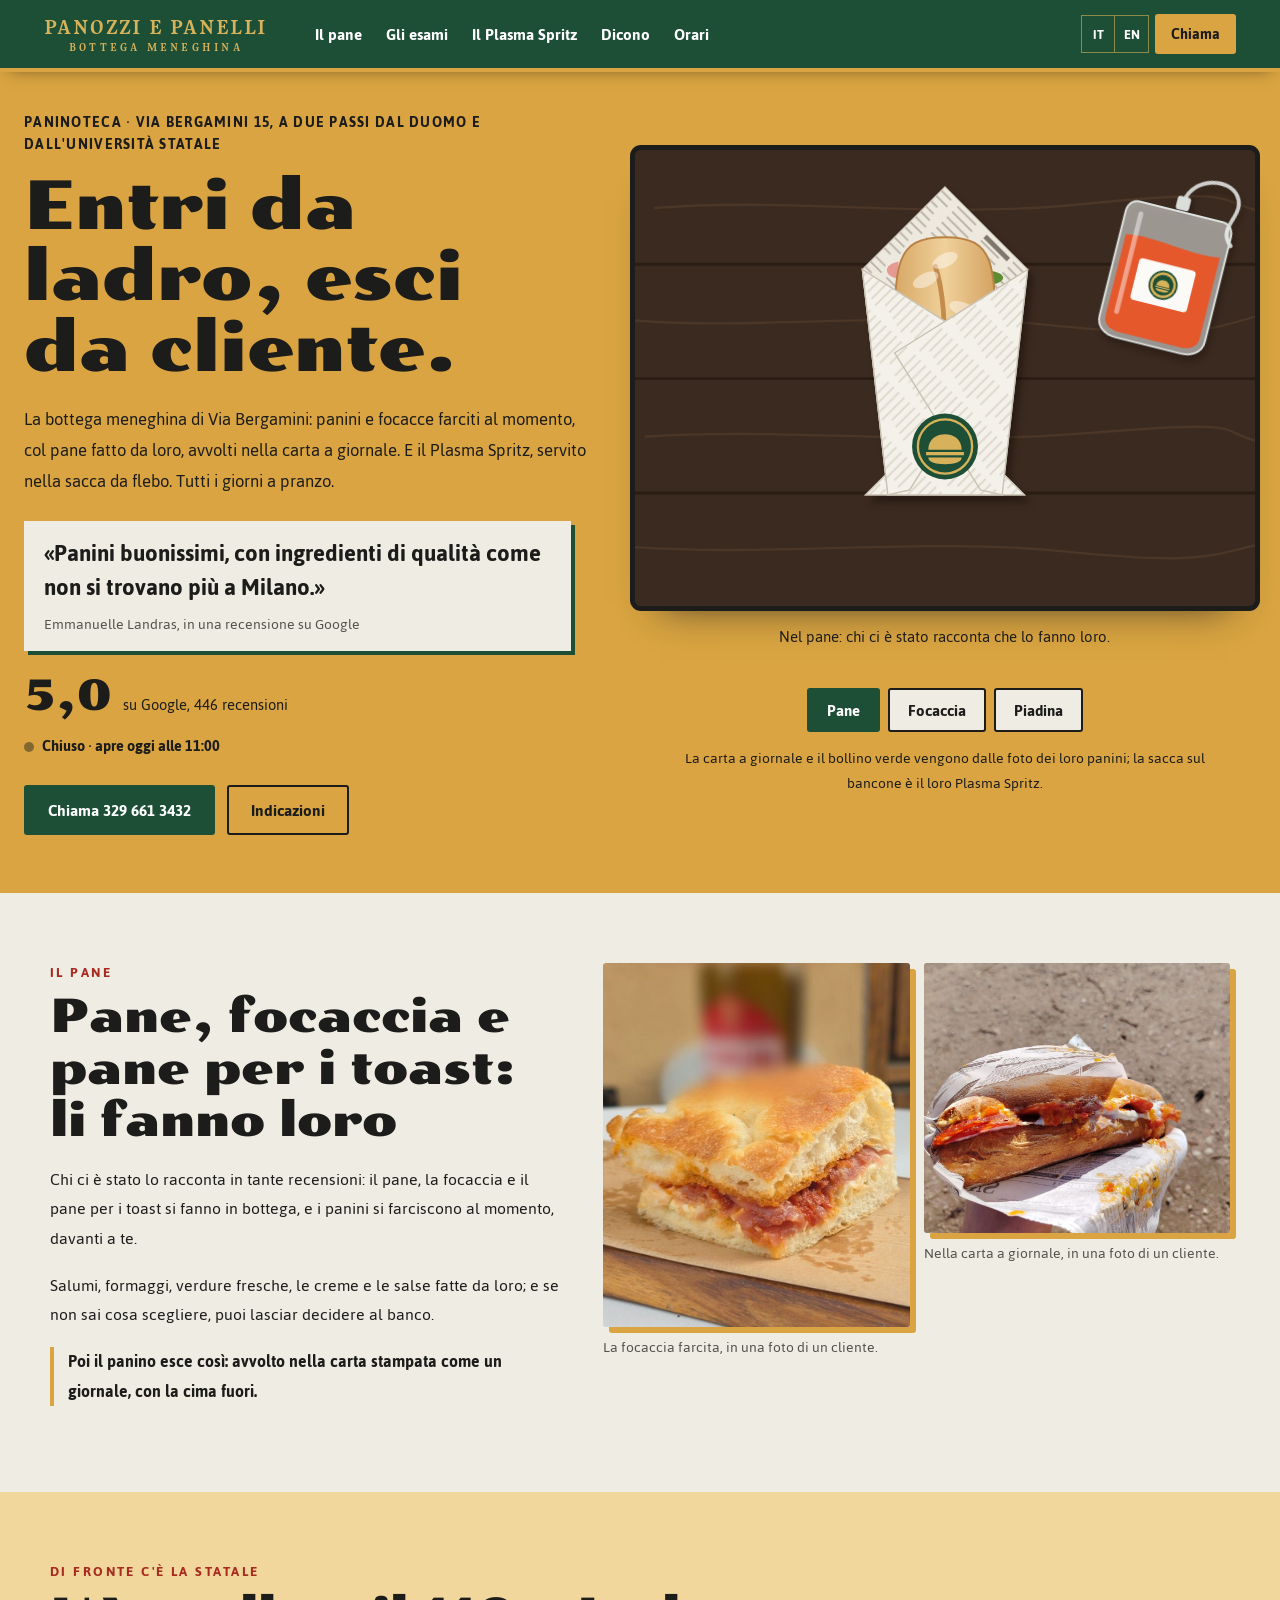
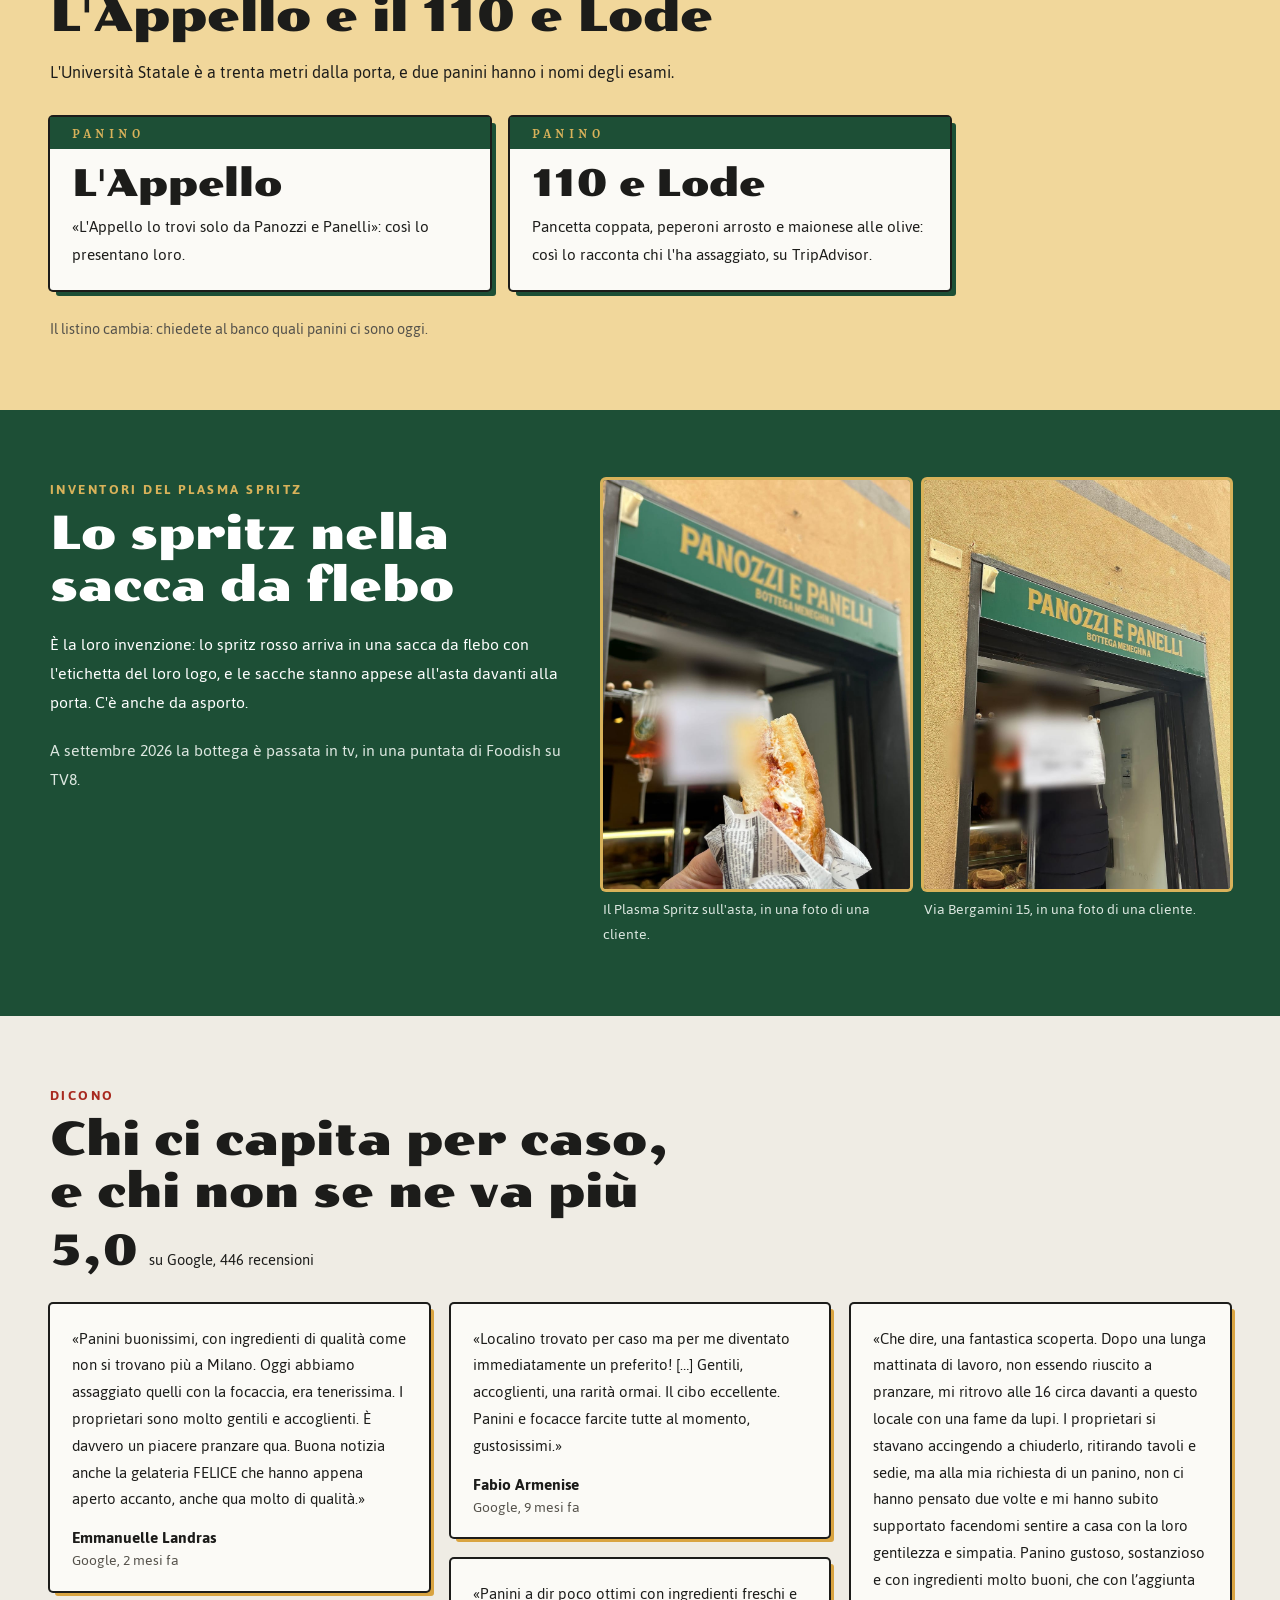
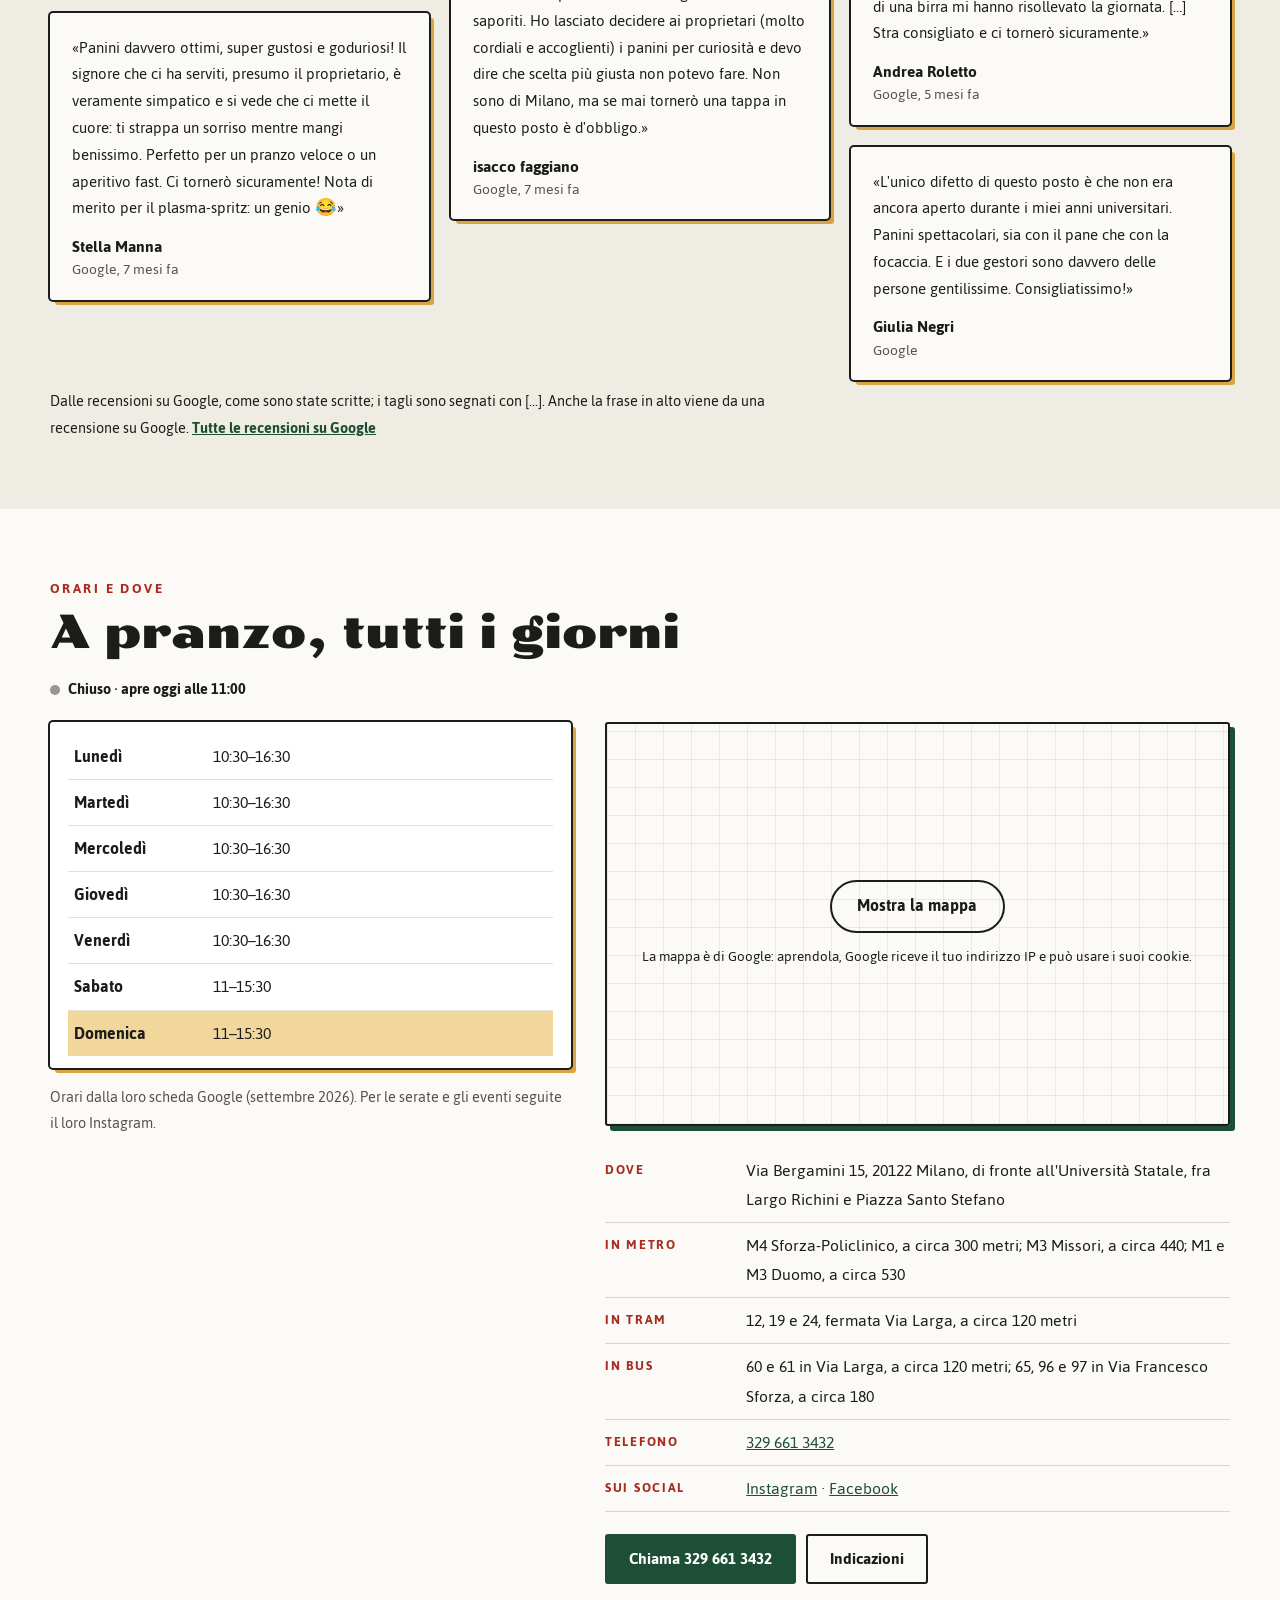
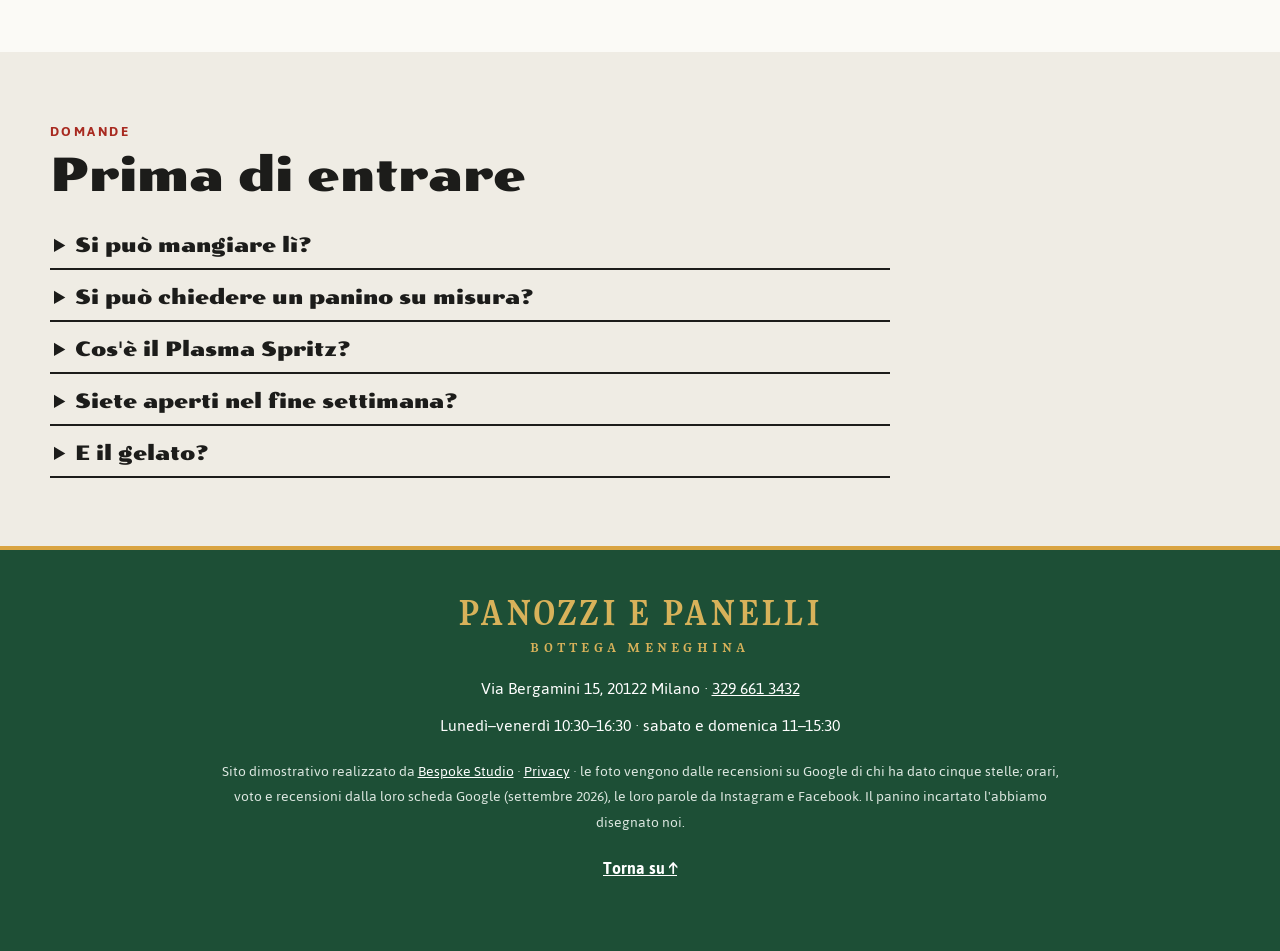
==== commit 6241a10e: "Privacy e pulizia: caratteri sul sito, mappa al clic, informativa, noindex - caratteri copiati nel s" ====
--- a/index.html
+++ b/index.html
@@ -3,6 +3,7 @@
 <head>
 <meta charset="utf-8">
 <meta name="viewport" content="width=device-width, initial-scale=1">
+<meta name="robots" content="noindex">
 <script>(function(){var r=document.documentElement;r.classList.remove('no-js');
 /* la firma: finché main.js non parte c'è il foglio aperto sul bancone; se il codice non arriva, dopo 2,5 s c'è il panino incartato */
 try{if(!matchMedia('(prefers-reduced-motion: reduce)').matches){r.classList.add('firma-attesa');window.__attesaIncarto=setTimeout(function(){r.classList.remove('firma-attesa')},2500)}}catch(e){}})()</script>
@@ -20,15 +21,62 @@
 <link rel="icon" href="img/favicon.svg" type="image/svg+xml">
 <link rel="icon" href="img/favicon-32.png" sizes="32x32" type="image/png">
 <link rel="apple-touch-icon" href="img/apple-touch-icon.png">
-<link rel="preconnect" href="https://fonts.googleapis.com">
-<link rel="preconnect" href="https://fonts.gstatic.com" crossorigin>
-<link href="https://fonts.googleapis.com/css2?family=Poller+One&amp;family=Gupter:wght@500;700&amp;family=Jaldi:wght@400;700&amp;display=swap" rel="stylesheet">
+<link rel="stylesheet" href="fonts/fonts.css?v=1">
 <link rel="stylesheet" href="css/styles.css?v=1">
 <script src="https://cdn.jsdelivr.net/npm/gsap@3.12.5/dist/gsap.min.js" defer></script>
 <script src="https://cdn.jsdelivr.net/npm/gsap@3.12.5/dist/ScrollTrigger.min.js" defer></script>
 <script src="js/main.js?v=1" defer></script>
 <script type="application/ld+json">
-{"@context":"https://schema.org","@type":"Restaurant","name":"Panozzi e Panelli Bottega Meneghina","servesCuisine":"Panini","description":"Paninoteca in Via Bergamini 15 a Milano, di fronte all'Università Statale: panini e focacce farciti al momento, il Plasma Spritz.","url":"https://rotenzark.github.io/panozzi-e-panelli/","image":"https://rotenzark.github.io/panozzi-e-panelli/img/og.jpg","telephone":"+39 329 661 3432","address":{"@type":"PostalAddress","streetAddress":"Via Bergamini 15","postalCode":"20122","addressLocality":"Milano","addressRegion":"MI","addressCountry":"IT"},"geo":{"@type":"GeoCoordinates","latitude":45.461367,"longitude":9.1944156},"openingHoursSpecification":[{"@type":"OpeningHoursSpecification","dayOfWeek":["Monday","Tuesday","Wednesday","Thursday","Friday"],"opens":"10:30","closes":"16:30"},{"@type":"OpeningHoursSpecification","dayOfWeek":["Saturday","Sunday"],"opens":"11:00","closes":"15:30"}],"aggregateRating":{"@type":"AggregateRating","ratingValue":"5.0","reviewCount":"446","bestRating":"5"},"sameAs":["https://www.instagram.com/panozziepanelli/","https://www.facebook.com/p/Panozzi-e-Panelli-61573706621864/"]}
+{
+  "@context": "https://schema.org",
+  "@type": "Restaurant",
+  "name": "Panozzi e Panelli Bottega Meneghina",
+  "servesCuisine": "Panini",
+  "description": "Paninoteca in Via Bergamini 15 a Milano, di fronte all'Università Statale: panini e focacce farciti al momento, il Plasma Spritz.",
+  "url": "https://rotenzark.github.io/panozzi-e-panelli/",
+  "image": "https://rotenzark.github.io/panozzi-e-panelli/img/og.jpg",
+  "telephone": "+39 329 661 3432",
+  "address": {
+    "@type": "PostalAddress",
+    "streetAddress": "Via Bergamini 15",
+    "postalCode": "20122",
+    "addressLocality": "Milano",
+    "addressRegion": "MI",
+    "addressCountry": "IT"
+  },
+  "geo": {
+    "@type": "GeoCoordinates",
+    "latitude": 45.461367,
+    "longitude": 9.1944156
+  },
+  "openingHoursSpecification": [
+    {
+      "@type": "OpeningHoursSpecification",
+      "dayOfWeek": [
+        "Monday",
+        "Tuesday",
+        "Wednesday",
+        "Thursday",
+        "Friday"
+      ],
+      "opens": "10:30",
+      "closes": "16:30"
+    },
+    {
+      "@type": "OpeningHoursSpecification",
+      "dayOfWeek": [
+        "Saturday",
+        "Sunday"
+      ],
+      "opens": "11:00",
+      "closes": "15:30"
+    }
+  ],
+  "sameAs": [
+    "https://www.instagram.com/panozziepanelli/",
+    "https://www.facebook.com/p/Panozzi-e-Panelli-61573706621864/"
+  ]
+}
 </script>
 <script type="application/ld+json">
 {"@context":"https://schema.org","@type":"FAQPage","mainEntity":[
@@ -87,7 +135,7 @@
       <h1 id="titolo" class="apertura__titolo" data-i18n="h.titolo">Entri da ladro, esci da cliente.</h1>
       <p class="apertura__frase" data-i18n="h.testo">La bottega meneghina di Via Bergamini: panini e focacce farciti al momento, col pane fatto da loro, avvolti nella carta a giornale. E il Plasma Spritz, servito nella sacca da flebo. Tutti i giorni a pranzo.</p>
       <blockquote class="citazione">
-        <p>«Panini buonissimi, con ingredienti di qualità come non si trovano più a Milano.»</p>
+        <p lang="it">«Panini buonissimi, con ingredienti di qualità come non si trovano più a Milano.»</p>
         <footer data-i18n="h.chi">Emmanuelle Landras, in una recensione su Google</footer>
       </blockquote>
       <p class="voto"><b class="voto__n">5,0</b> <span class="voto__su" data-i18n="h.google">su Google, 446 recensioni</span></p>
@@ -210,12 +258,12 @@
     <h2 id="diconoT" class="capitolo__titolo" data-i18n="d.titolo">Chi ci capita per caso, e chi non se ne va più</h2>
     <p class="voto voto--sezione"><b class="voto__n">5,0</b> <span class="voto__su" data-i18n="d.google">su Google, 446 recensioni</span></p>
     <ul class="recensioni">
-      <li class="recensione reveal"><p class="recensione__testo">«Panini buonissimi, con ingredienti di qualità come non si trovano più a Milano. Oggi abbiamo assaggiato quelli con la focaccia, era tenerissima. I proprietari sono molto gentili e accoglienti. È davvero un piacere pranzare qua. Buona notizia anche la gelateria FELICE che hanno appena aperto accanto, anche qua molto di qualità.»</p><p class="recensione__chi"><b>Emmanuelle Landras</b> <span data-i18n="d.g2m">Google, 2 mesi fa</span></p></li>
-      <li class="recensione reveal"><p class="recensione__testo">«Panini davvero ottimi, super gustosi e goduriosi! Il signore che ci ha serviti, presumo il proprietario, è veramente simpatico e si vede che ci mette il cuore: ti strappa un sorriso mentre mangi benissimo. Perfetto per un pranzo veloce o un aperitivo fast. Ci tornerò sicuramente! Nota di merito per il plasma-spritz: un genio 😂»</p><p class="recensione__chi"><b>Stella Manna</b> <span data-i18n="d.g7m">Google, 7 mesi fa</span></p></li>
-      <li class="recensione reveal"><p class="recensione__testo">«Localino trovato per caso ma per me diventato immediatamente un preferito! <span class="taglio">[…]</span> Gentili, accoglienti, una rarità ormai. Il cibo eccellente. Panini e focacce farcite tutte al momento, gustosissimi.»</p><p class="recensione__chi"><b>Fabio Armenise</b> <span data-i18n="d.g9m">Google, 9 mesi fa</span></p></li>
-      <li class="recensione reveal"><p class="recensione__testo">«Panini a dir poco ottimi con ingredienti freschi e saporiti. Ho lasciato decidere ai proprietari (molto cordiali e accoglienti) i panini per curiosità e devo dire che scelta più giusta non potevo fare. Non sono di Milano, ma se mai tornerò una tappa in questo posto è d'obbligo.»</p><p class="recensione__chi"><b>isacco faggiano</b> <span data-i18n="d.g7m">Google, 7 mesi fa</span></p></li>
-      <li class="recensione reveal"><p class="recensione__testo">«Che dire, una fantastica scoperta. Dopo una lunga mattinata di lavoro, non essendo riuscito a pranzare, mi ritrovo alle 16 circa davanti a questo locale con una fame da lupi. I proprietari si stavano accingendo a chiuderlo, ritirando tavoli e sedie, ma alla mia richiesta di un panino, non ci hanno pensato due volte e mi hanno subito supportato facendomi sentire a casa con la loro gentilezza e simpatia. Panino gustoso, sostanzioso e con ingredienti molto buoni, che con l’aggiunta di una birra mi hanno risollevato la giornata. <span class="taglio">[…]</span> Stra consigliato e ci tornerò sicuramente.»</p><p class="recensione__chi"><b>Andrea Roletto</b> <span data-i18n="d.g5m">Google, 5 mesi fa</span></p></li>
-      <li class="recensione reveal"><p class="recensione__testo">«L'unico difetto di questo posto è che non era ancora aperto durante i miei anni universitari. Panini spettacolari, sia con il pane che con la focaccia. E i due gestori sono davvero delle persone gentilissime. Consigliatissimo!»</p><p class="recensione__chi"><b>Giulia Negri</b> <span>Google</span></p></li>
+      <li class="recensione reveal"><p lang="it" class="recensione__testo">«Panini buonissimi, con ingredienti di qualità come non si trovano più a Milano. Oggi abbiamo assaggiato quelli con la focaccia, era tenerissima. I proprietari sono molto gentili e accoglienti. È davvero un piacere pranzare qua. Buona notizia anche la gelateria FELICE che hanno appena aperto accanto, anche qua molto di qualità.»</p><p class="recensione__chi"><b>Emmanuelle Landras</b> <span data-i18n="d.g2m">Google, 2 mesi fa</span></p></li>
+      <li class="recensione reveal"><p lang="it" class="recensione__testo">«Panini davvero ottimi, super gustosi e goduriosi! Il signore che ci ha serviti, presumo il proprietario, è veramente simpatico e si vede che ci mette il cuore: ti strappa un sorriso mentre mangi benissimo. Perfetto per un pranzo veloce o un aperitivo fast. Ci tornerò sicuramente! Nota di merito per il plasma-spritz: un genio 😂»</p><p class="recensione__chi"><b>Stella Manna</b> <span data-i18n="d.g7m">Google, 7 mesi fa</span></p></li>
+      <li class="recensione reveal"><p lang="it" class="recensione__testo">«Localino trovato per caso ma per me diventato immediatamente un preferito! <span class="taglio">[…]</span> Gentili, accoglienti, una rarità ormai. Il cibo eccellente. Panini e focacce farcite tutte al momento, gustosissimi.»</p><p class="recensione__chi"><b>Fabio Armenise</b> <span data-i18n="d.g9m">Google, 9 mesi fa</span></p></li>
+      <li class="recensione reveal"><p lang="it" class="recensione__testo">«Panini a dir poco ottimi con ingredienti freschi e saporiti. Ho lasciato decidere ai proprietari (molto cordiali e accoglienti) i panini per curiosità e devo dire che scelta più giusta non potevo fare. Non sono di Milano, ma se mai tornerò una tappa in questo posto è d'obbligo.»</p><p class="recensione__chi"><b>isacco faggiano</b> <span data-i18n="d.g7m">Google, 7 mesi fa</span></p></li>
+      <li class="recensione reveal"><p lang="it" class="recensione__testo">«Che dire, una fantastica scoperta. Dopo una lunga mattinata di lavoro, non essendo riuscito a pranzare, mi ritrovo alle 16 circa davanti a questo locale con una fame da lupi. I proprietari si stavano accingendo a chiuderlo, ritirando tavoli e sedie, ma alla mia richiesta di un panino, non ci hanno pensato due volte e mi hanno subito supportato facendomi sentire a casa con la loro gentilezza e simpatia. Panino gustoso, sostanzioso e con ingredienti molto buoni, che con l’aggiunta di una birra mi hanno risollevato la giornata. <span class="taglio">[…]</span> Stra consigliato e ci tornerò sicuramente.»</p><p class="recensione__chi"><b>Andrea Roletto</b> <span data-i18n="d.g5m">Google, 5 mesi fa</span></p></li>
+      <li class="recensione reveal"><p lang="it" class="recensione__testo">«L'unico difetto di questo posto è che non era ancora aperto durante i miei anni universitari. Panini spettacolari, sia con il pane che con la focaccia. E i due gestori sono davvero delle persone gentilissime. Consigliatissimo!»</p><p class="recensione__chi"><b>Giulia Negri</b> <span>Google</span></p></li>
     </ul>
     <p class="dicono__nota"><span data-i18n="d.nota">Dalle recensioni su Google, come sono state scritte; i tagli sono segnati con […]. Anche la frase in alto viene da una recensione su Google.</span> <a href="https://www.google.com/maps/search/?api=1&amp;query=Panozzi+e+Panelli+Bottega+Meneghina%2C+Via+Bergamini+15%2C+20122+Milano" target="_blank" rel="noopener" data-i18n="d.tutte">Tutte le recensioni su Google</a></p>
   </section>
@@ -240,7 +288,7 @@
       </div>
       <div class="dove">
         <div class="cartina reveal">
-          <iframe title="Mappa: Panozzi e Panelli, Via Bergamini 15, Milano" data-i18n-title="o.mappa" src="https://maps.google.com/maps?q=Panozzi%20e%20Panelli%20Bottega%20Meneghina%2C%20Via%20Bergamini%2015%2C%2020122%20Milano&amp;z=16&amp;output=embed" width="600" height="400" loading="lazy" referrerpolicy="no-referrer-when-downgrade"></iframe>
+          <div class="mappa-clic" data-mappa-clic style="--mappa-h: 400px"><template><iframe title="Mappa: Panozzi e Panelli, Via Bergamini 15, Milano" data-i18n-title="o.mappa" src="https://maps.google.com/maps?q=Panozzi%20e%20Panelli%20Bottega%20Meneghina%2C%20Via%20Bergamini%2015%2C%2020122%20Milano&amp;z=16&amp;output=embed" width="600" height="400" loading="lazy" referrerpolicy="no-referrer-when-downgrade"></iframe></template><div class="mappa-clic__velo"><a class="mappa-clic__btn" href="https://www.google.com/maps/dir/?api=1&amp;destination=Panozzi+e+Panelli+Bottega+Meneghina%2C+Via+Bergamini+15%2C+20122+Milano" target="_blank" rel="noopener">Mostra la mappa</a><p class="mappa-clic__nota">La mappa è di Google: aprendola, Google riceve il tuo indirizzo IP e può usare i suoi cookie.</p></div></div>
         </div>
         <dl class="indirizzo">
           <div><dt data-i18n="o.dove">Dove</dt><dd data-i18n="o.dovev">Via Bergamini 15, 20122 Milano, di fronte all'Università Statale, fra Largo Richini e Piazza Santo Stefano</dd></div>
@@ -276,7 +324,7 @@
     <p class="piede__sotto">Bottega Meneghina</p>
     <p class="piede__dove">Via Bergamini 15, 20122 Milano · <a href="tel:+393296613432" class="intero">329 661 3432</a></p>
     <p class="piede__orario" data-i18n="f2.orario">Lunedì–venerdì 10:30–16:30 · sabato e domenica 11–15:30</p>
-    <p class="piede__cred" data-i18n="f2.cred">Sito dimostrativo realizzato da <a href="https://bespokestud.io" rel="noopener">Bespoke Studio</a> · le foto vengono dalle recensioni su Google di chi ha dato cinque stelle; orari, voto e recensioni dalla loro scheda Google (settembre 2026), le loro parole da Instagram e Facebook. Il panino incartato l'abbiamo disegnato noi.</p>
+    <p class="piede__cred" data-i18n="f2.cred">Sito dimostrativo realizzato da <a href="https://bespokestud.io" rel="noopener">Bespoke Studio</a> · <a href="privacy.html">Privacy</a> · le foto vengono dalle recensioni su Google di chi ha dato cinque stelle; orari, voto e recensioni dalla loro scheda Google (settembre 2026), le loro parole da Instagram e Facebook. Il panino incartato l'abbiamo disegnato noi.</p>
     <p><a class="piede__su" href="#inizio" data-i18n="f2.su">Torna su ↑</a></p>
   </div>
 </footer>
@@ -291,5 +339,6 @@
   <img id="lightboxImg" src="" alt="">
 </div>
 
+<script src="js/mappa-clic.js?v=1" defer></script>
 </body>
 </html>
--- a/fonts/fonts.css
+++ b/fonts/fonts.css
@@ -0,0 +1,82 @@
+/* Caratteri ospitati sul sito: nessuna richiesta a Google Fonts o Fontshare (giro privacy 1/10/2026). Licenze in LICENSE.txt. */
+/* latin */
+@font-face {
+  font-family: 'Gupter';
+  font-style: normal;
+  font-weight: 500;
+  font-display: swap;
+  src: url(gupter-v18-2-cl9JNmxJqPO1Qslb-rVc74.woff2) format('woff2');
+  unicode-range: U+0000-00FF, U+0131, U+0152-0153, U+02BB-02BC, U+02C6, U+02DA, U+02DC, U+0304, U+0308, U+0329, U+2000-206F, U+20AC, U+2122, U+2191, U+2193, U+2212, U+2215, U+FEFF, U+FFFD;
+}
+/* latin */
+@font-face {
+  font-family: 'Gupter';
+  font-style: normal;
+  font-weight: 700;
+  font-display: swap;
+  src: url(gupter-v18-2-cl9JNmxJqPO1Qs3bmrVc74.woff2) format('woff2');
+  unicode-range: U+0000-00FF, U+0131, U+0152-0153, U+02BB-02BC, U+02C6, U+02DA, U+02DC, U+0304, U+0308, U+0329, U+2000-206F, U+20AC, U+2122, U+2191, U+2193, U+2212, U+2215, U+FEFF, U+FFFD;
+}
+/* devanagari */
+@font-face {
+  font-family: 'Jaldi';
+  font-style: normal;
+  font-weight: 400;
+  font-display: swap;
+  src: url(jaldi-v14-or3sQ67z0_CI33NSbJHPBw.woff2) format('woff2');
+  unicode-range: U+0900-097F, U+1CD0-1CF9, U+200C-200D, U+20A8, U+20B9, U+20F0, U+25CC, U+A830-A839, U+A8E0-A8FF, U+11B00-11B09;
+}
+/* latin-ext */
+@font-face {
+  font-family: 'Jaldi';
+  font-style: normal;
+  font-weight: 400;
+  font-display: swap;
+  src: url(jaldi-v14-or3sQ67z0_CI33NdbJHPBw.woff2) format('woff2');
+  unicode-range: U+0100-02BA, U+02BD-02C5, U+02C7-02CC, U+02CE-02D7, U+02DD-02FF, U+0304, U+0308, U+0329, U+1D00-1DBF, U+1E00-1E9F, U+1EF2-1EFF, U+2020, U+20A0-20AB, U+20AD-20C0, U+2113, U+2C60-2C7F, U+A720-A7FF;
+}
+/* latin */
+@font-face {
+  font-family: 'Jaldi';
+  font-style: normal;
+  font-weight: 400;
+  font-display: swap;
+  src: url(jaldi-v14-or3sQ67z0_CI33NTbJE.woff2) format('woff2');
+  unicode-range: U+0000-00FF, U+0131, U+0152-0153, U+02BB-02BC, U+02C6, U+02DA, U+02DC, U+0304, U+0308, U+0329, U+2000-206F, U+20AC, U+2122, U+2191, U+2193, U+2212, U+2215, U+FEFF, U+FFFD;
+}
+/* devanagari */
+@font-face {
+  font-family: 'Jaldi';
+  font-style: normal;
+  font-weight: 700;
+  font-display: swap;
+  src: url(jaldi-v14-or3hQ67z0_CI33voSYTxJrUFng.woff2) format('woff2');
+  unicode-range: U+0900-097F, U+1CD0-1CF9, U+200C-200D, U+20A8, U+20B9, U+20F0, U+25CC, U+A830-A839, U+A8E0-A8FF, U+11B00-11B09;
+}
+/* latin-ext */
+@font-face {
+  font-family: 'Jaldi';
+  font-style: normal;
+  font-weight: 700;
+  font-display: swap;
+  src: url(jaldi-v14-or3hQ67z0_CI33voSYT-JrUFng.woff2) format('woff2');
+  unicode-range: U+0100-02BA, U+02BD-02C5, U+02C7-02CC, U+02CE-02D7, U+02DD-02FF, U+0304, U+0308, U+0329, U+1D00-1DBF, U+1E00-1E9F, U+1EF2-1EFF, U+2020, U+20A0-20AB, U+20AD-20C0, U+2113, U+2C60-2C7F, U+A720-A7FF;
+}
+/* latin */
+@font-face {
+  font-family: 'Jaldi';
+  font-style: normal;
+  font-weight: 700;
+  font-display: swap;
+  src: url(jaldi-v14-or3hQ67z0_CI33voSYTwJrU.woff2) format('woff2');
+  unicode-range: U+0000-00FF, U+0131, U+0152-0153, U+02BB-02BC, U+02C6, U+02DA, U+02DC, U+0304, U+0308, U+0329, U+2000-206F, U+20AC, U+2122, U+2191, U+2193, U+2212, U+2215, U+FEFF, U+FFFD;
+}
+/* latin */
+@font-face {
+  font-family: 'Poller One';
+  font-style: normal;
+  font-weight: 400;
+  font-display: swap;
+  src: url(pollerone-v25-ahccv82n0TN3gia5E4BuR-5RgA.woff2) format('woff2');
+  unicode-range: U+0000-00FF, U+0131, U+0152-0153, U+02BB-02BC, U+02C6, U+02DA, U+02DC, U+0304, U+0308, U+0329, U+2000-206F, U+20AC, U+2122, U+2191, U+2193, U+2212, U+2215, U+FEFF, U+FFFD;
+}
--- a/css/styles.css
+++ b/css/styles.css
@@ -266,3 +266,12 @@
 .firma-attesa .piega__retro, .firma-attesa .panino { opacity: 0; }
 .firma-attesa .bollino { transform: scale(0); }
 /*/INCARTO*/
+
+/*MAPPACLIC*/
+/* la mappa Google si carica solo al clic (giro privacy 1/10/2026) */
+.mappa-clic { display: flex; align-items: center; justify-content: center; width: 100%; height: 100%; min-height: var(--mappa-h, 320px); box-sizing: border-box; padding: 24px; text-align: center; background: repeating-linear-gradient(0deg, rgba(127, 127, 127, 0.14) 0 1px, transparent 1px 28px), repeating-linear-gradient(90deg, rgba(127, 127, 127, 0.14) 0 1px, transparent 1px 28px); }
+.mappa-clic__velo { display: flex; flex-direction: column; align-items: center; gap: 12px; max-width: 32em; }
+.mappa-clic__btn { display: inline-block; padding: 0.75em 1.4em; border: 2px solid currentColor; border-radius: 999px; color: inherit; font: inherit; font-weight: 600; line-height: 1.2; text-decoration: none; background: transparent; cursor: pointer; }
+.mappa-clic__btn:hover, .mappa-clic__btn:focus-visible { text-decoration: underline; }
+.mappa-clic__nota { margin: 0; font-size: 0.85em; line-height: 1.45; }
+/*/MAPPACLIC*/
